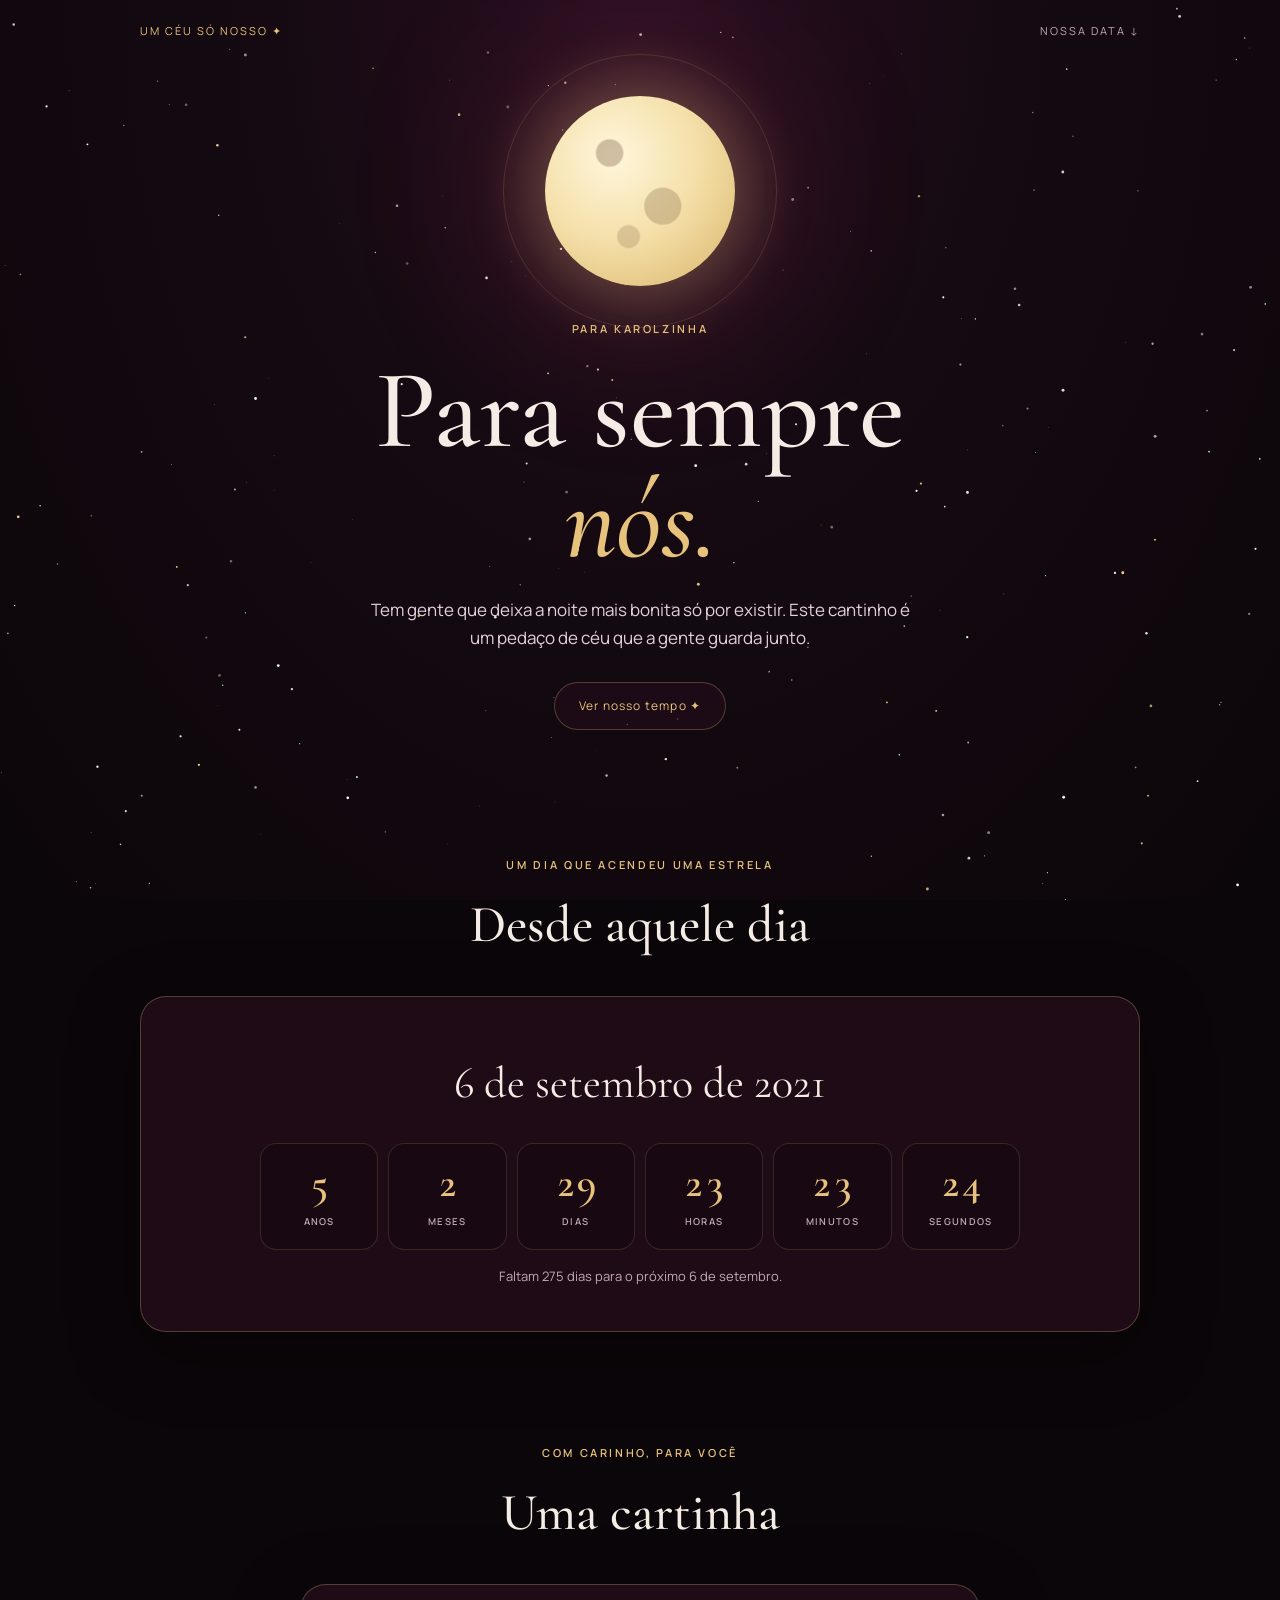
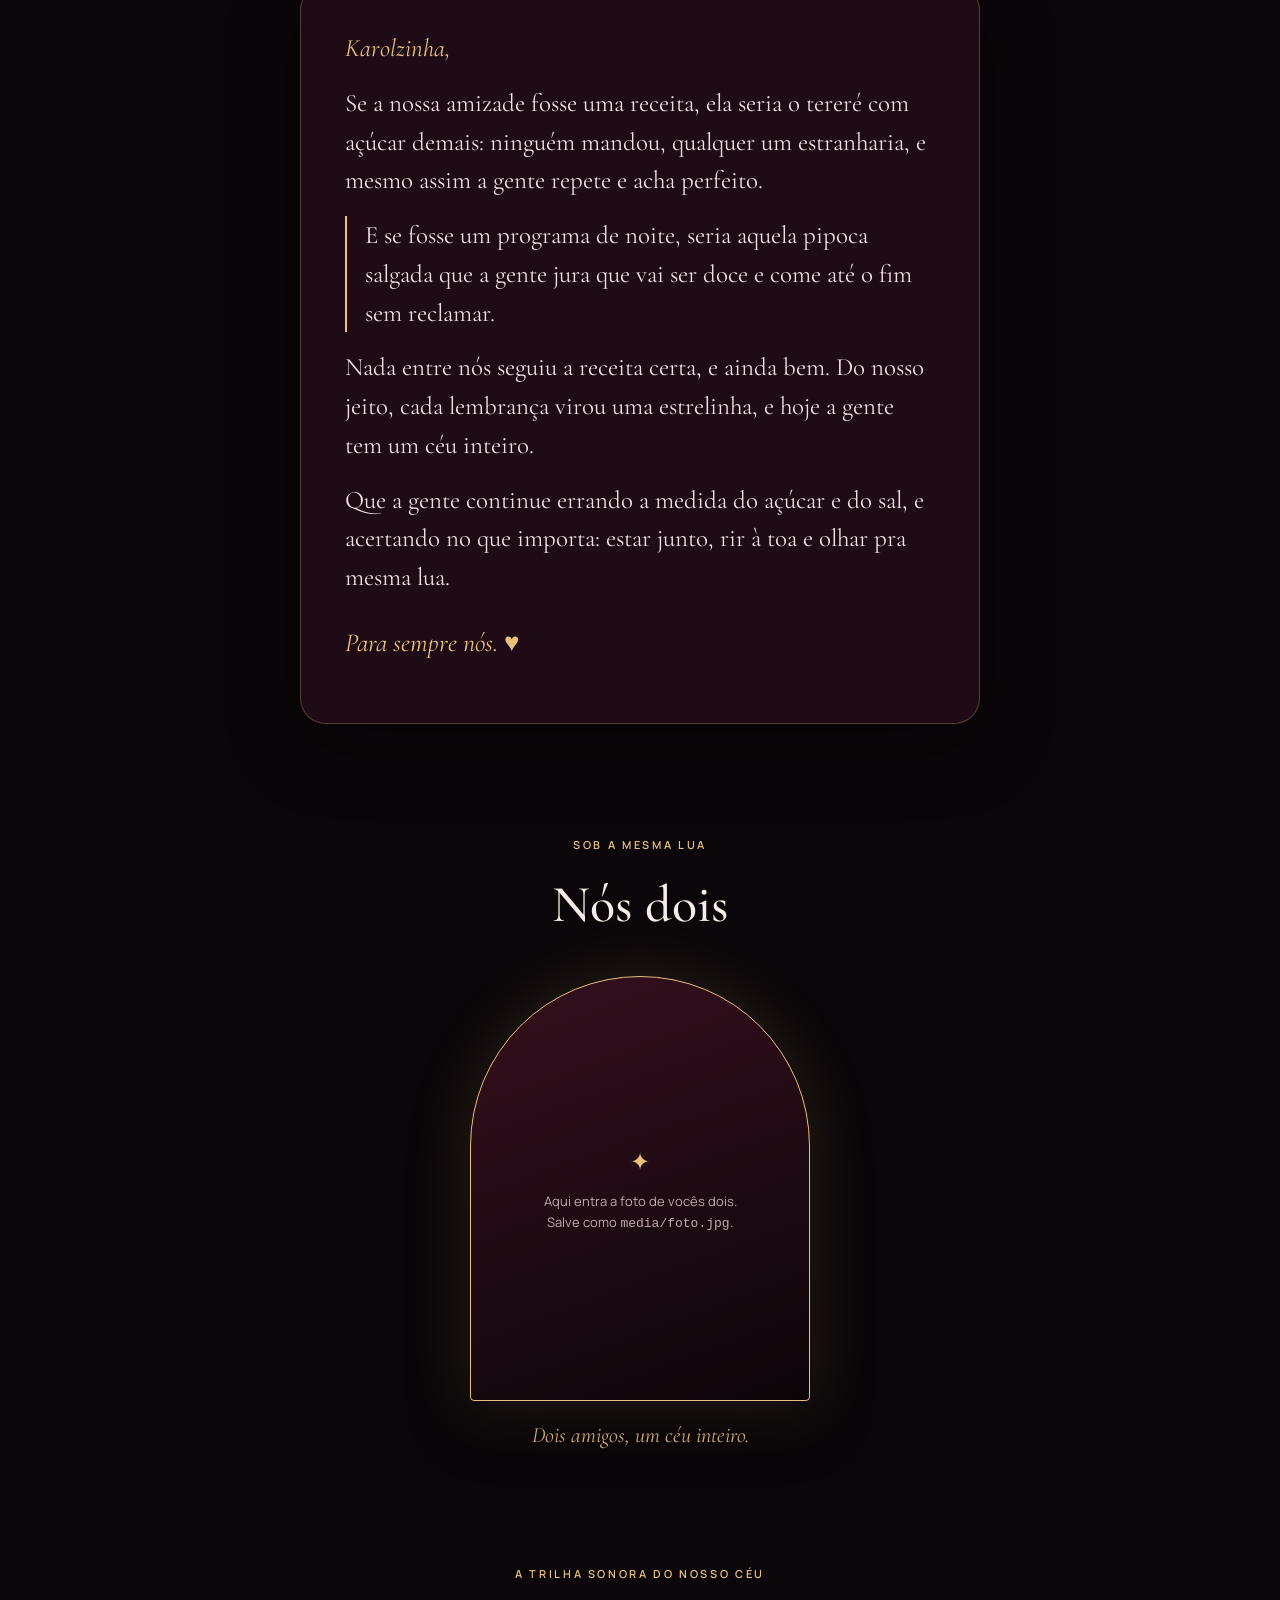
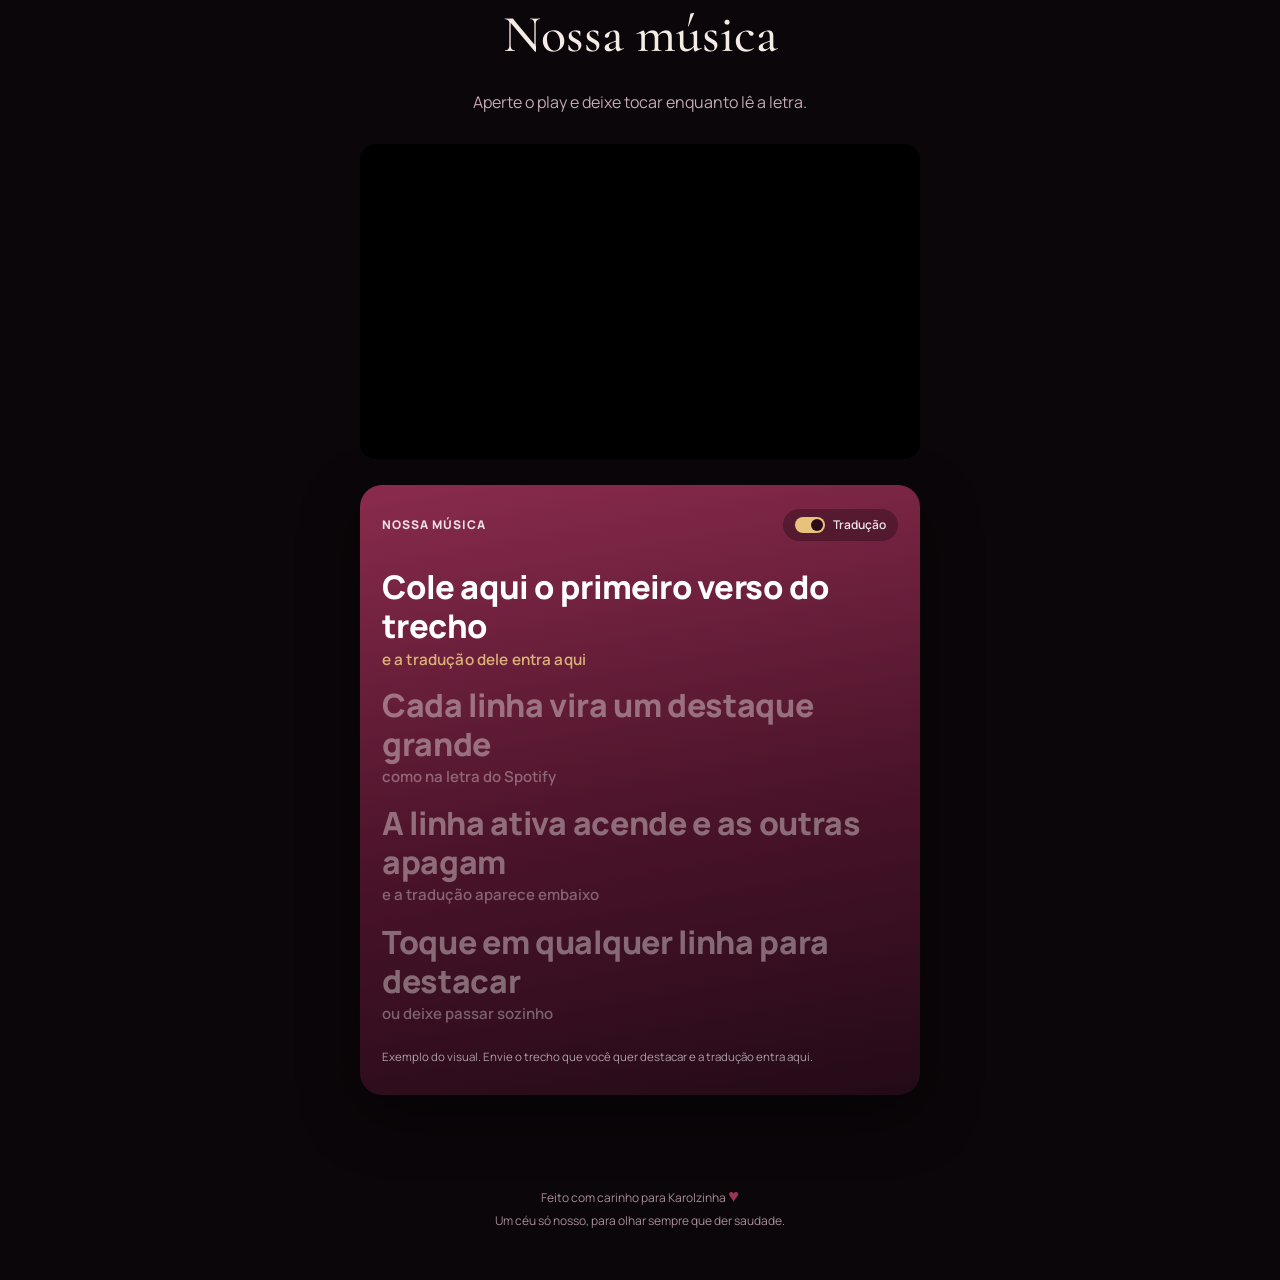
==== amizade/index.html @ 857b64c3 "Adiciona novo site de amizade em /amizade Co-Authored-By: Claude Sonnet 5.5 <noreply@anthropic.com> " ====
<!DOCTYPE html>
<html lang="pt-BR">
<head>
<meta charset="UTF-8">
<meta name="viewport" content="width=device-width, initial-scale=1.0, viewport-fit=cover">
<meta name="theme-color" content="#0b0609">
<title>Para sempre nós ✦</title>
<link rel="preconnect" href="https://fonts.googleapis.com">
<link rel="preconnect" href="https://fonts.gstatic.com" crossorigin>
<link rel="stylesheet" href="https://fonts.googleapis.com/css2?family=Cormorant+Garamond:ital,wght@0,500;0,600;1,500;1,600&family=Manrope:wght@400;600;800&display=swap">
<style>
  /* Layout: céu estrelado em tela cheia, lua no topo, seções empilhadas em cartões de vidro vinho. */
  :root {
    --black: #0b0609;
    --night: #150a12;
    --wine: #5a1830;
    --wine-light: #9a3556;
    --gold: #e7c27d;
    --gold-soft: rgba(231,194,125,.28);
    --cream: #f6ece6;
    --muted: #c3a9b4;
    --panel: rgba(38,14,28,.72);
    --font-display: "Cormorant Garamond", Georgia, "Times New Roman", serif;
    --font-body: "Manrope", "Helvetica Neue", Arial, sans-serif;
  }
  * { box-sizing: border-box; }
  html { scroll-behavior: smooth; background: var(--black); }
  body {
    margin: 0; color: var(--cream); font-family: var(--font-body); line-height: 1.65;
    background: radial-gradient(ellipse at 50% 0%, #2b0f21 0%, var(--night) 40%, var(--black) 100%) fixed;
    padding-left: env(safe-area-inset-left, 0); padding-right: env(safe-area-inset-right, 0);
  }
  #sky { position: fixed; inset: 0; width: 100%; height: 100%; z-index: 0; pointer-events: none; }
  main, footer, .topbar { position: relative; z-index: 1; }
  .wrap { width: min(1000px, 91%); margin: 0 auto; }
  a { color: var(--gold); }

  .topbar { display: flex; justify-content: space-between; gap: 16px; padding: 22px 0; }
  .topbar span, .topbar a { font-size: 11px; letter-spacing: .18em; text-transform: uppercase; color: var(--gold); text-decoration: none; }
  .topbar a { color: var(--muted); }

  .eyebrow { color: var(--gold); text-transform: uppercase; letter-spacing: .24em; font-size: 11px; font-weight: 600; }
  h1, h2 { font-family: var(--font-display); font-weight: 500; margin: 0; text-wrap: balance; }
  h1 { font-size: clamp(54px, 11vw, 112px); line-height: .98; margin: 18px 0 20px; }
  h1 em { color: var(--gold); font-style: italic; }
  h2 { font-size: clamp(34px, 6vw, 52px); margin: 8px 0 12px; }
  section { padding: 56px 0; }
  .head { text-align: center; margin-bottom: 28px; }
  .head p { color: var(--muted); max-width: 560px; margin: 0 auto; }

  /* Lua */
  .hero { text-align: center; padding: 34px 0 70px; }
  .moon {
    width: clamp(120px, 26vw, 190px); aspect-ratio: 1; border-radius: 50%; margin: 0 auto 34px; position: relative;
    background:
      radial-gradient(circle at 34% 30%, rgba(120,90,60,.35) 0 7%, transparent 8%),
      radial-gradient(circle at 62% 58%, rgba(120,90,60,.28) 0 11%, transparent 12%),
      radial-gradient(circle at 44% 74%, rgba(120,90,60,.22) 0 6%, transparent 7%),
      radial-gradient(circle at 36% 32%, #fff6dc 0%, #f4dfa8 48%, #d9b46a 100%);
    box-shadow: 0 0 60px 18px rgba(231,194,125,.28), 0 0 150px 50px rgba(154,53,86,.22);
    animation: moonfloat 7s ease-in-out infinite;
  }
  .moon::after { content: ""; position: absolute; inset: -22%; border-radius: 50%; border: 1px solid rgba(231,194,125,.14); animation: halo 7s ease-in-out infinite; }
  @keyframes moonfloat { 0%,100% { transform: translateY(0); } 50% { transform: translateY(-9px); } }
  @keyframes halo { 0%,100% { transform: scale(1); opacity: .9; } 50% { transform: scale(1.08); opacity: .4; } }
  .intro { max-width: 540px; margin: 0 auto 30px; color: #e3d0d8; font-size: 17px; }
  .button {
    display: inline-block; border: 1px solid var(--gold-soft); background: rgba(38,14,28,.55); color: var(--gold);
    padding: 13px 24px; border-radius: 999px; font-size: 12px; letter-spacing: .1em; text-decoration: none; transition: .25s;
  }
  .button:hover { background: rgba(154,53,86,.45); transform: translateY(-2px); }
  .button:focus-visible, .lyric:focus-visible, .switch:focus-visible { outline: 2px solid var(--gold); outline-offset: 3px; }

  .panel {
    background: var(--panel); border: 1px solid var(--gold-soft); border-radius: 26px;
    padding: clamp(22px, 5vw, 44px); backdrop-filter: blur(6px); box-shadow: 0 20px 70px rgba(0,0,0,.35);
  }

  /* Contador */
  .counter { display: grid; grid-template-columns: repeat(6, 1fr); gap: 10px; max-width: 760px; margin: 24px auto 6px; }
  .unit { text-align: center; border: 1px solid rgba(231,194,125,.16); background: rgba(0,0,0,.22); border-radius: 16px; padding: 16px 6px; min-width: 0; }
  .unit strong { display: block; font-family: var(--font-display); font-weight: 600; font-size: clamp(26px, 5.4vw, 42px); color: var(--gold); line-height: 1.1; font-variant-numeric: tabular-nums; }
  .unit span { font-size: 9.5px; letter-spacing: .14em; color: var(--muted); font-weight: 600; }
  .date-big { text-align: center; font-family: var(--font-display); font-size: clamp(28px, 5.4vw, 44px); margin: 6px 0 0; }
  .note { text-align: center; color: var(--muted); font-size: 13px; margin: 16px 0 0; }

  /* Mensagem */
  .letter { max-width: 680px; margin: 0 auto; }
  .letter p { font-family: var(--font-display); font-size: clamp(20px, 3.4vw, 25px); line-height: 1.55; color: #f0e0e6; margin: 0 0 16px; }
  .letter .hi { color: var(--gold); font-style: italic; }
  .letter .sign { color: var(--gold); font-style: italic; font-size: 26px; margin-top: 26px; }
  .letter .joke { border-left: 2px solid var(--gold); padding-left: 18px; }

  /* Foto */
  .photo-wrap { display: flex; flex-direction: column; align-items: center; gap: 16px; }
  .frame {
    width: min(340px, 82vw); aspect-ratio: 4/5; border-radius: 999px 999px 24px 24px; overflow: hidden; position: relative;
    border: 1.5px solid var(--gold); background: linear-gradient(160deg, rgba(90,24,48,.55), rgba(11,6,9,.7));
    box-shadow: 0 0 60px rgba(231,194,125,.14), 0 20px 60px rgba(0,0,0,.4);
  }
  .frame img { width: 100%; height: 100%; object-fit: cover; display: block; position: relative; z-index: 1; }
  .frame .empty { position: absolute; inset: 0; display: flex; flex-direction: column; align-items: center; justify-content: center; text-align: center; gap: 8px; padding: 30px; color: var(--muted); font-size: 13px; }
  .frame .empty b { font-family: var(--font-display); font-weight: 500; font-size: 24px; color: var(--gold); }
  .caption { font-family: var(--font-display); font-style: italic; font-size: 22px; color: var(--gold); margin: 0; }

  /* Música */
  .player { max-width: 560px; margin: 0 auto; border-radius: 16px; overflow: hidden; }
  .player iframe { width: 100%; border: 0; display: block; }
  .player.yt iframe { aspect-ratio: 16/9; height: auto; background: #000; }

  /* Letra estilo Spotify */
  .lyrics-card {
    max-width: 560px; margin: 26px auto 0; border-radius: 22px; padding: 24px 22px 28px; position: relative; overflow: hidden;
    background: linear-gradient(170deg, #8a2b4d 0%, #4a1329 55%, #230a17 100%);
    box-shadow: 0 20px 60px rgba(0,0,0,.45);
  }
  .lyrics-top { display: flex; align-items: center; justify-content: space-between; gap: 12px; margin-bottom: 18px; }
  .lyrics-top .tag { font-weight: 800; font-size: 12px; letter-spacing: .08em; text-transform: uppercase; color: rgba(255,255,255,.85); }
  .switch {
    all: unset; cursor: pointer; display: inline-flex; align-items: center; gap: 8px; font-size: 12px; font-weight: 600; color: rgba(255,255,255,.88);
    padding: 6px 12px; border-radius: 999px; background: rgba(0,0,0,.28);
  }
  .switch i { width: 30px; height: 16px; border-radius: 999px; background: rgba(255,255,255,.3); position: relative; transition: .2s; }
  .switch i::after { content: ""; position: absolute; top: 2px; left: 2px; width: 12px; height: 12px; border-radius: 50%; background: #fff; transition: .2s; }
  .switch[aria-pressed="true"] i { background: var(--gold); }
  .switch[aria-pressed="true"] i::after { left: 16px; background: #2a0c19; }
  .lyric {
    all: unset; display: block; cursor: pointer; width: 100%; box-sizing: border-box; padding: 9px 0;
    font-weight: 800; font-size: clamp(22px, 5.6vw, 32px); line-height: 1.22; letter-spacing: -.01em;
    color: rgba(255,255,255,.38); transition: color .4s ease, transform .4s ease; transform-origin: left center;
  }
  .lyric small { display: block; margin-top: 4px; font-weight: 600; font-size: 15px; letter-spacing: 0; color: inherit; opacity: .9; }
  .lyric.on { color: #fff; transform: scale(1.02); }
  .lyric.on small { color: var(--gold); }
  .lyrics-card.no-trad .lyric small { display: none; }
  .lyrics-foot { margin: 16px 0 0; font-size: 11.5px; color: rgba(255,255,255,.6); }

  footer { text-align: center; padding: 30px 0 50px; color: #a98c98; font-size: 12px; }
  footer .heart { color: var(--wine-light); font-size: 18px; }

  .reveal { opacity: 0; transform: translateY(16px); animation: rise .9s ease forwards; }
  .d1 { animation-delay: .1s; } .d2 { animation-delay: .35s; } .d3 { animation-delay: .6s; } .d4 { animation-delay: .85s; }
  @keyframes rise { to { opacity: 1; transform: translateY(0); } }

  @media (max-width: 640px) {
    .counter { grid-template-columns: repeat(3, 1fr); }
    .topbar a { max-width: 130px; text-align: right; line-height: 1.5; }
  }
  @media (prefers-reduced-motion: reduce) {
    .moon, .moon::after { animation: none; }
    .reveal { animation: none; opacity: 1; transform: none; }
    html { scroll-behavior: auto; }
  }
</style>
</head>
<body>
<canvas id="sky" aria-hidden="true"></canvas>

<div class="wrap topbar">
  <span>Um céu só nosso ✦</span>
  <a href="#data">Nossa data ↓</a>
</div>

<main>
  <section class="hero wrap">
    <div class="moon" aria-hidden="true"></div>
    <div class="eyebrow reveal d1">Para Karolzinha</div>
    <h1 class="reveal d2">Para sempre<br><em>nós.</em></h1>
    <p class="intro reveal d3">Tem gente que deixa a noite mais bonita só por existir. Este cantinho é um pedaço de céu que a gente guarda junto.</p>
    <a class="button reveal d4" href="#data">Ver nosso tempo ✦</a>
  </section>

  <section id="data">
    <div class="wrap">
      <div class="head">
        <div class="eyebrow">Um dia que acendeu uma estrela</div>
        <h2>Desde aquele dia</h2>
      </div>
      <div class="panel">
        <div class="date-big">6 de setembro de 2021</div>
        <div class="counter" aria-live="off">
          <div class="unit"><strong id="u-years">0</strong><span>ANOS</span></div>
          <div class="unit"><strong id="u-months">0</strong><span>MESES</span></div>
          <div class="unit"><strong id="u-days">0</strong><span>DIAS</span></div>
          <div class="unit"><strong id="u-hours">0</strong><span>HORAS</span></div>
          <div class="unit"><strong id="u-minutes">0</strong><span>MINUTOS</span></div>
          <div class="unit"><strong id="u-seconds">0</strong><span>SEGUNDOS</span></div>
        </div>
        <p class="note" id="next-note"></p>
      </div>
    </div>
  </section>

  <section id="mensagem">
    <div class="wrap">
      <div class="head">
        <div class="eyebrow">Com carinho, para você</div>
        <h2>Uma cartinha</h2>
      </div>
      <div class="panel letter">
        <p class="hi">Karolzinha,</p>
        <p>Se a nossa amizade fosse uma receita, ela seria o tereré com açúcar demais: ninguém mandou, qualquer um estranharia, e mesmo assim a gente repete e acha perfeito.</p>
        <p class="joke">E se fosse um programa de noite, seria aquela pipoca salgada que a gente jura que vai ser doce e come até o fim sem reclamar.</p>
        <p>Nada entre nós seguiu a receita certa, e ainda bem. Do nosso jeito, cada lembrança virou uma estrelinha, e hoje a gente tem um céu inteiro.</p>
        <p>Que a gente continue errando a medida do açúcar e do sal, e acertando no que importa: estar junto, rir à toa e olhar pra mesma lua.</p>
        <p class="sign">Para sempre nós. ♥</p>
      </div>
    </div>
  </section>

  <section id="foto">
    <div class="wrap">
      <div class="head">
        <div class="eyebrow">Sob a mesma lua</div>
        <h2>Nós dois</h2>
      </div>
      <div class="photo-wrap">
        <!-- Coloque a foto de vocês em media/foto.jpg -->
        <div class="frame">
          <div class="empty"><b>✦</b><span>Aqui entra a foto de vocês dois.<br>Salve como <code>media/foto.jpg</code>.</span></div>
          <img src="media/foto.jpg" alt="Foto de vocês dois" onerror="this.remove()">
        </div>
        <p class="caption">Dois amigos, um céu inteiro.</p>
      </div>
    </div>
  </section>

  <section id="musica">
    <div class="wrap">
      <div class="head">
        <div class="eyebrow">A trilha sonora do nosso céu</div>
        <h2>Nossa música</h2>
        <p>Aperte o play e deixe tocar enquanto lê a letra.</p>
      </div>
      <div class="player" id="player"></div>

      <div class="lyrics-card" id="lyrics-card" aria-label="Letra da música">
        <div class="lyrics-top">
          <span class="tag" id="lyrics-title">Letra</span>
          <button class="switch" id="trad-toggle" type="button" aria-pressed="true"><i></i>Tradução</button>
        </div>
        <div id="lyrics"></div>
        <p class="lyrics-foot" id="lyrics-foot"></p>
      </div>
    </div>
  </section>
</main>

<footer class="wrap">
  Feito com carinho para Karolzinha <span class="heart">♥</span>
  <div>Um céu só nosso, para olhar sempre que der saudade.</div>
</footer>

<script>
  /* ====== Edite aqui ====== */
  // Cole o link da música no Spotify (ex.: https://open.spotify.com/track/XXXX). Enquanto estiver vazio, toca o vídeo do YouTube abaixo.
  const SPOTIFY_URL = "";
  const YOUTUBE_ID  = "m6TXPNybrmk";

  // Trecho da letra que você quiser destacar, com a tradução embaixo (deixe trad vazio se não quiser).
  const SONG_TITLE = "Nossa música";
  const LYRICS = [
    { orig: "Cole aqui o primeiro verso do trecho",   trad: "e a tradução dele entra aqui" },
    { orig: "Cada linha vira um destaque grande",      trad: "como na letra do Spotify" },
    { orig: "A linha ativa acende e as outras apagam", trad: "e a tradução aparece embaixo" },
    { orig: "Toque em qualquer linha para destacar",   trad: "ou deixe passar sozinho" }
  ];
  const LYRICS_PLACEHOLDER = true; // mude para false quando colocar o trecho real
  /* ======================== */

  // Contador desde 6 de setembro de 2021
  const start = new Date(2021, 8, 6, 0, 0, 0);
  const $ = (id) => document.getElementById(id);
  function tick() {
    const now = new Date();
    let years = now.getFullYear() - start.getFullYear();
    let c = new Date(start); c.setFullYear(start.getFullYear() + years);
    if (c > now) { years--; c = new Date(start); c.setFullYear(start.getFullYear() + years); }
    let months = 0;
    while (months < 11) {
      const n = new Date(c); n.setMonth(c.getMonth() + 1);
      if (n <= now) { c = n; months++; } else break;
    }
    let ms = Math.max(0, now - c);
    const days = Math.floor(ms / 864e5); ms -= days * 864e5;
    const hours = Math.floor(ms / 36e5); ms -= hours * 36e5;
    const minutes = Math.floor(ms / 6e4); ms -= minutes * 6e4;
    const seconds = Math.floor(ms / 1000);
    $('u-years').textContent = years; $('u-months').textContent = months; $('u-days').textContent = days;
    $('u-hours').textContent = hours; $('u-minutes').textContent = minutes; $('u-seconds').textContent = seconds;
    let next = new Date(now.getFullYear(), 8, 6);
    if (next <= now) next = new Date(now.getFullYear() + 1, 8, 6);
    const left = Math.ceil((next - now) / 864e5);
    $('next-note').textContent = 'Faltam ' + left + ' dias para o próximo 6 de setembro.';
  }
  tick(); setInterval(tick, 1000);

  // Player: Spotify se houver link, senão YouTube
  (function () {
    const box = $('player');
    const m = SPOTIFY_URL.match(/open\.spotify\.com\/(?:intl-[a-z]+\/)?(track|album|playlist|episode)\/([A-Za-z0-9]+)/);
    const f = document.createElement('iframe');
    f.loading = 'lazy'; f.setAttribute('allowfullscreen', '');
    if (m) {
      f.src = 'https://open.spotify.com/embed/' + m[1] + '/' + m[2] + '?theme=0';
      f.height = '152'; f.title = 'Nossa música no Spotify';
      f.allow = 'autoplay; clipboard-write; encrypted-media; fullscreen; picture-in-picture';
    } else {
      f.src = 'https://www.youtube-nocookie.com/embed/' + YOUTUBE_ID;
      f.title = 'Nossa música'; box.classList.add('yt');
      f.allow = 'accelerometer; autoplay; clipboard-write; encrypted-media; gyroscope; picture-in-picture';
    }
    box.appendChild(f);
  })();

  // Letra estilo Spotify
  (function () {
    const wrap = $('lyrics'), card = $('lyrics-card'), tog = $('trad-toggle');
    $('lyrics-title').textContent = SONG_TITLE;
    $('lyrics-foot').textContent = LYRICS_PLACEHOLDER ? 'Exemplo do visual. Envie o trecho que você quer destacar e a tradução entra aqui.' : '';
    let active = 0, timer = null;
    LYRICS.forEach((l, i) => {
      const b = document.createElement('button');
      b.className = 'lyric'; b.type = 'button';
      const t = document.createElement('span'); t.textContent = l.orig; b.appendChild(t);
      if (l.trad) { const s = document.createElement('small'); s.textContent = l.trad; b.appendChild(s); }
      b.addEventListener('click', () => { set(i); restart(); });
      wrap.appendChild(b);
    });
    const items = wrap.children;
    function set(i) { active = i; [...items].forEach((el, k) => el.classList.toggle('on', k === i)); }
    function restart() { clearInterval(timer); if (!matchMedia('(prefers-reduced-motion: reduce)').matches) timer = setInterval(() => set((active + 1) % items.length), 4200); }
    tog.addEventListener('click', () => {
      const on = tog.getAttribute('aria-pressed') === 'true';
      tog.setAttribute('aria-pressed', String(!on)); card.classList.toggle('no-trad', on);
    });
    set(0); restart();
  })();

  // Céu estrelado
  (function () {
    const cv = $('sky'), ctx = cv.getContext('2d');
    const reduce = matchMedia('(prefers-reduced-motion: reduce)').matches;
    let W, H, stars = [], shoot = null;
    function size() {
      const d = Math.min(devicePixelRatio || 1, 2);
      W = innerWidth; H = innerHeight; cv.width = W * d; cv.height = H * d; ctx.setTransform(d, 0, 0, d, 0, 0);
      const n = Math.round(W * H / 5200);
      stars = Array.from({ length: n }, () => ({ x: Math.random() * W, y: Math.random() * H, r: Math.random() * 1.3 + .2, p: Math.random() * 6.28, s: Math.random() * .02 + .005, gold: Math.random() < .22 }));
    }
    function draw(t) {
      ctx.clearRect(0, 0, W, H);
      for (const s of stars) {
        const a = reduce ? .65 : .35 + .65 * Math.abs(Math.sin(s.p + t * s.s * .06));
        ctx.globalAlpha = a; ctx.fillStyle = s.gold ? '#f1d391' : '#fff4f0';
        ctx.beginPath(); ctx.arc(s.x, s.y, s.r, 0, 6.2832); ctx.fill();
      }
      if (!reduce) {
        if (!shoot && Math.random() < .004) shoot = { x: Math.random() * W * .8 + W * .2, y: Math.random() * H * .3, l: 0 };
        if (shoot) {
          shoot.x -= 9; shoot.y += 4.5; shoot.l += 1;
          const g = ctx.createLinearGradient(shoot.x, shoot.y, shoot.x + 90, shoot.y - 45);
          g.addColorStop(0, 'rgba(255,236,190,.95)'); g.addColorStop(1, 'rgba(255,236,190,0)');
          ctx.globalAlpha = 1; ctx.strokeStyle = g; ctx.lineWidth = 1.6;
          ctx.beginPath(); ctx.moveTo(shoot.x, shoot.y); ctx.lineTo(shoot.x + 90, shoot.y - 45); ctx.stroke();
          if (shoot.l > 60 || shoot.x < -100) shoot = null;
        }
        requestAnimationFrame(draw);
      }
    }
    size(); addEventListener('resize', () => { size(); if (reduce) draw(0); });
    reduce ? draw(0) : requestAnimationFrame(draw);
  })();
</script>
</body>
</html>
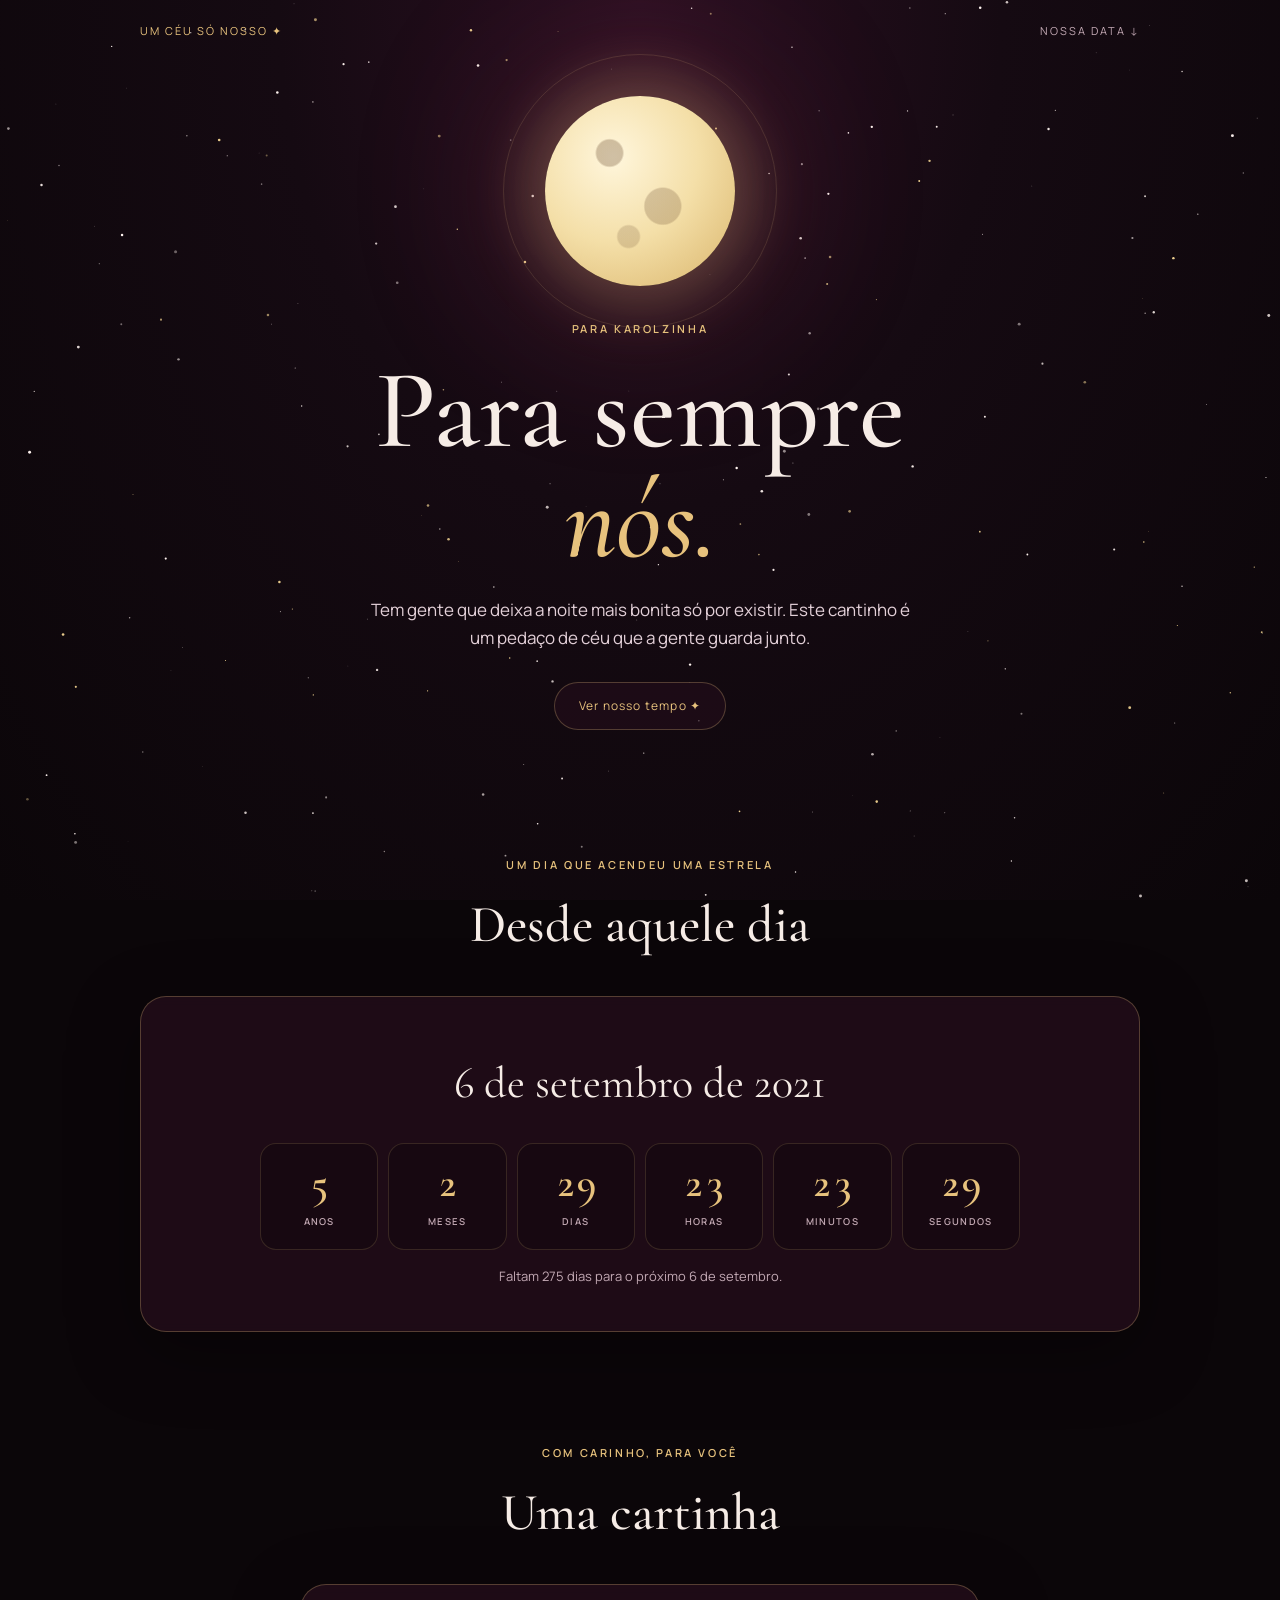
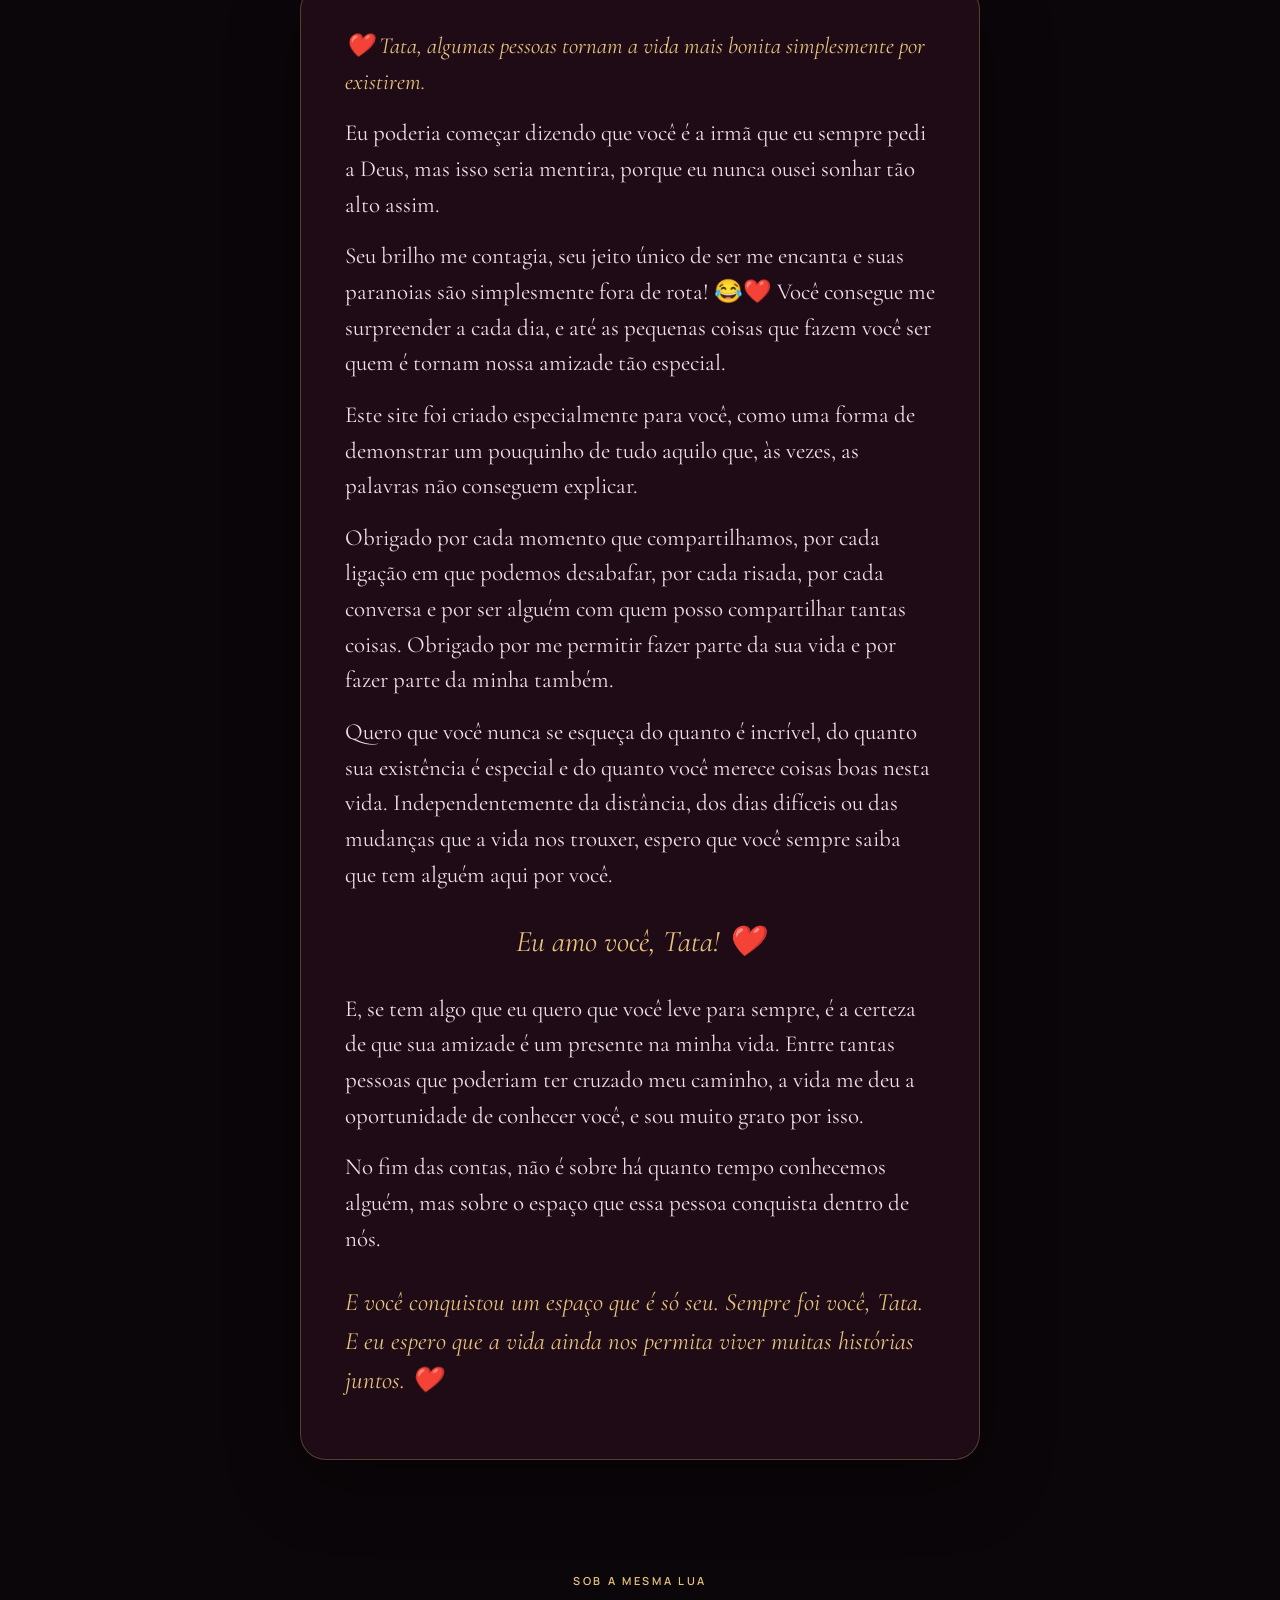
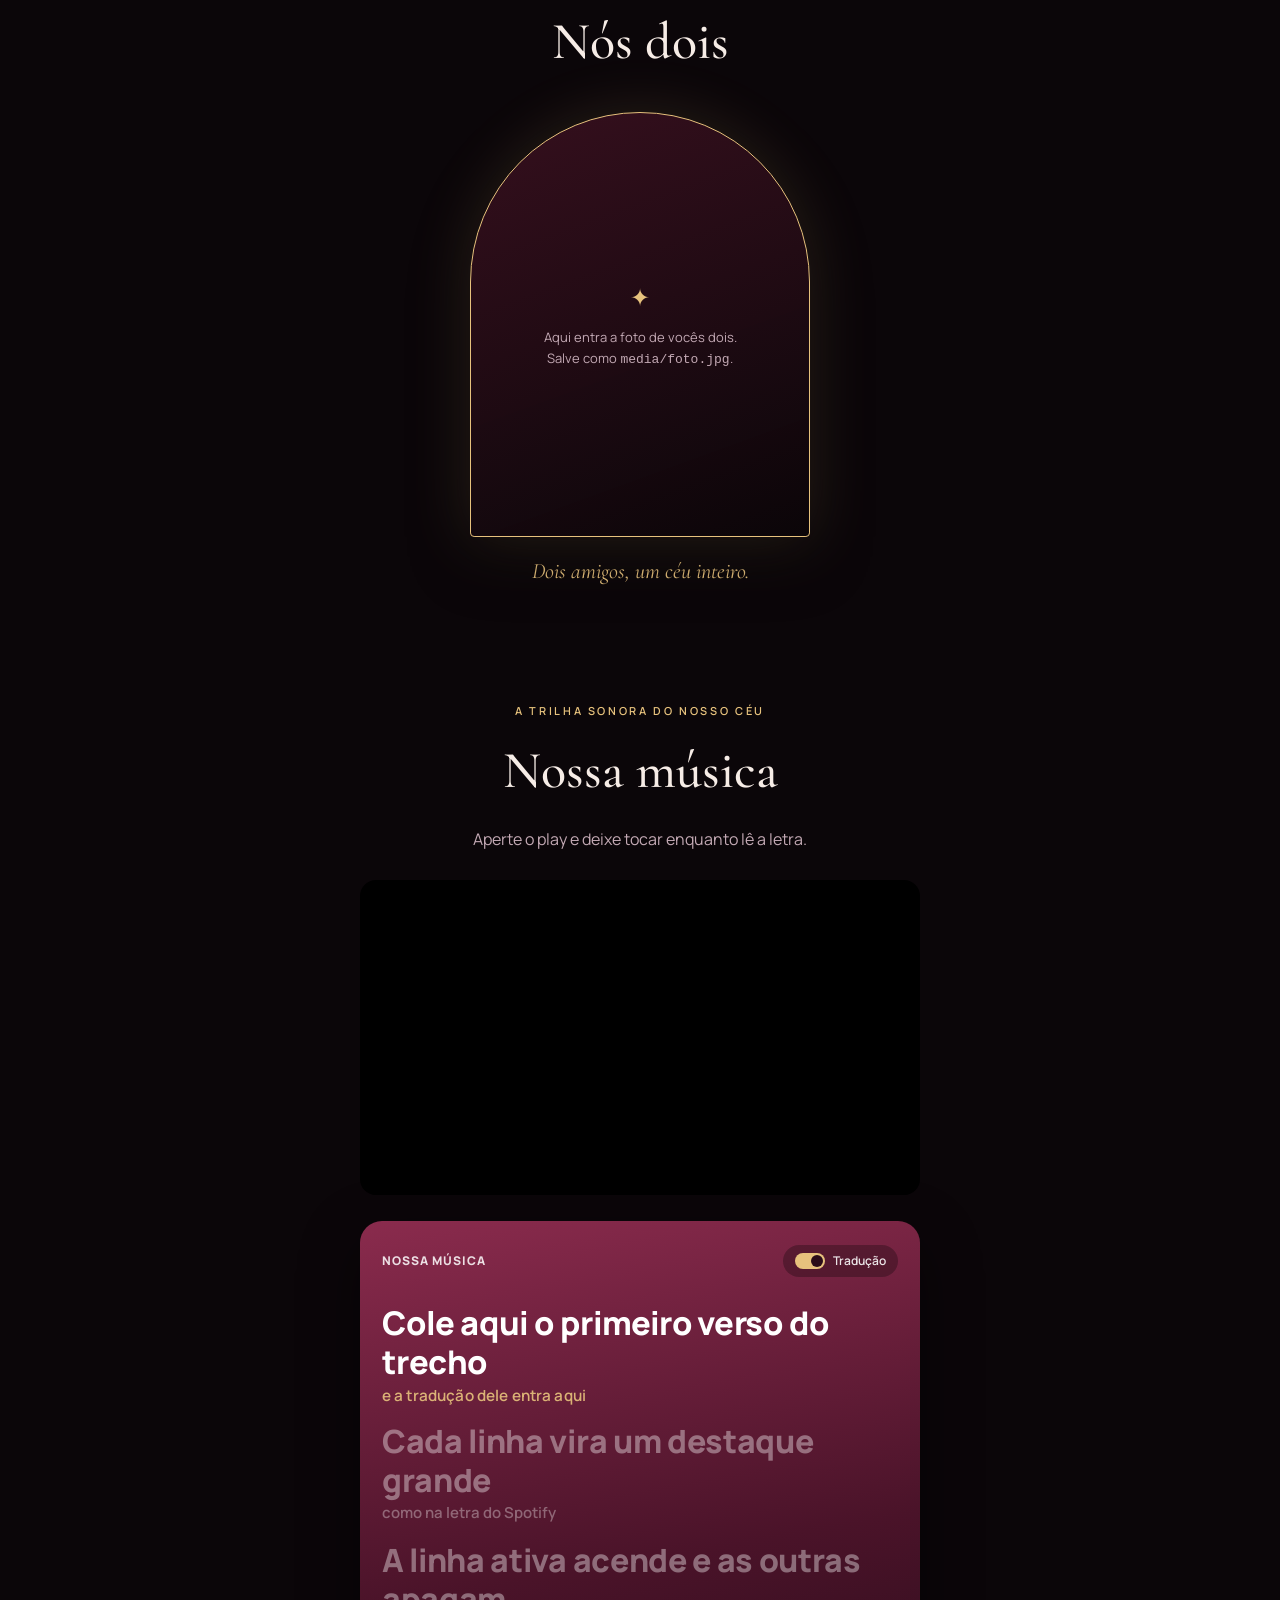
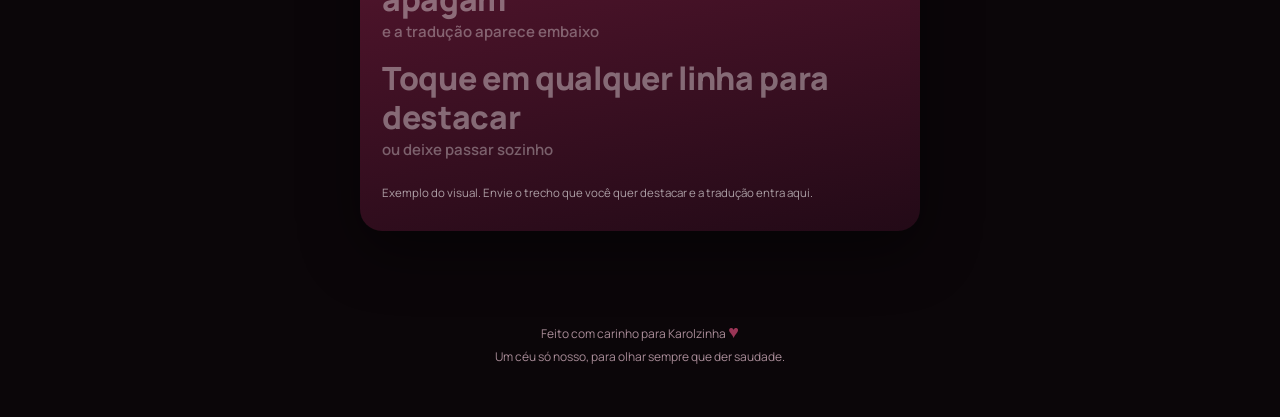
==== commit 3940dc49: "Atualiza o texto da cartinha Co-Authored-By: Claude Sonnet 5.5 <noreply@anthropic.com> Claude-Sessio" ====
--- a/amizade/index.html
+++ b/amizade/index.html
@@ -86,9 +86,10 @@
 
   /* Mensagem */
   .letter { max-width: 680px; margin: 0 auto; }
-  .letter p { font-family: var(--font-display); font-size: clamp(20px, 3.4vw, 25px); line-height: 1.55; color: #f0e0e6; margin: 0 0 16px; }
+  .letter p { font-family: var(--font-display); font-size: clamp(19px, 3vw, 23px); line-height: 1.55; color: #f0e0e6; margin: 0 0 16px; }
   .letter .hi { color: var(--gold); font-style: italic; }
-  .letter .sign { color: var(--gold); font-style: italic; font-size: 26px; margin-top: 26px; }
+  .letter .sign { color: var(--gold); font-style: italic; font-size: clamp(21px, 3.4vw, 25px); margin-top: 26px; }
+  .letter .love { color: var(--gold); font-style: italic; font-size: clamp(24px, 4vw, 30px); text-align: center; margin: 26px 0; }
   .letter .joke { border-left: 2px solid var(--gold); padding-left: 18px; }
 
   /* Foto */
@@ -198,12 +199,16 @@
         <h2>Uma cartinha</h2>
       </div>
       <div class="panel letter">
-        <p class="hi">Karolzinha,</p>
-        <p>Se a nossa amizade fosse uma receita, ela seria o tereré com açúcar demais: ninguém mandou, qualquer um estranharia, e mesmo assim a gente repete e acha perfeito.</p>
-        <p class="joke">E se fosse um programa de noite, seria aquela pipoca salgada que a gente jura que vai ser doce e come até o fim sem reclamar.</p>
-        <p>Nada entre nós seguiu a receita certa, e ainda bem. Do nosso jeito, cada lembrança virou uma estrelinha, e hoje a gente tem um céu inteiro.</p>
-        <p>Que a gente continue errando a medida do açúcar e do sal, e acertando no que importa: estar junto, rir à toa e olhar pra mesma lua.</p>
-        <p class="sign">Para sempre nós. ♥</p>
+        <p class="hi">❤️ Tata, algumas pessoas tornam a vida mais bonita simplesmente por existirem.</p>
+        <p>Eu poderia começar dizendo que você é a irmã que eu sempre pedi a Deus, mas isso seria mentira, porque eu nunca ousei sonhar tão alto assim.</p>
+        <p>Seu brilho me contagia, seu jeito único de ser me encanta e suas paranoias são simplesmente fora de rota! 😂❤️ Você consegue me surpreender a cada dia, e até as pequenas coisas que fazem você ser quem é tornam nossa amizade tão especial.</p>
+        <p>Este site foi criado especialmente para você, como uma forma de demonstrar um pouquinho de tudo aquilo que, às vezes, as palavras não conseguem explicar.</p>
+        <p>Obrigado por cada momento que compartilhamos, por cada ligação em que podemos desabafar, por cada risada, por cada conversa e por ser alguém com quem posso compartilhar tantas coisas. Obrigado por me permitir fazer parte da sua vida e por fazer parte da minha também.</p>
+        <p>Quero que você nunca se esqueça do quanto é incrível, do quanto sua existência é especial e do quanto você merece coisas boas nesta vida. Independentemente da distância, dos dias difíceis ou das mudanças que a vida nos trouxer, espero que você sempre saiba que tem alguém aqui por você.</p>
+        <p class="love">Eu amo você, Tata! ❤️</p>
+        <p>E, se tem algo que eu quero que você leve para sempre, é a certeza de que sua amizade é um presente na minha vida. Entre tantas pessoas que poderiam ter cruzado meu caminho, a vida me deu a oportunidade de conhecer você, e sou muito grato por isso.</p>
+        <p>No fim das contas, não é sobre há quanto tempo conhecemos alguém, mas sobre o espaço que essa pessoa conquista dentro de nós.</p>
+        <p class="sign">E você conquistou um espaço que é só seu. Sempre foi você, Tata. E eu espero que a vida ainda nos permita viver muitas histórias juntos. ❤️</p>
       </div>
     </div>
   </section>
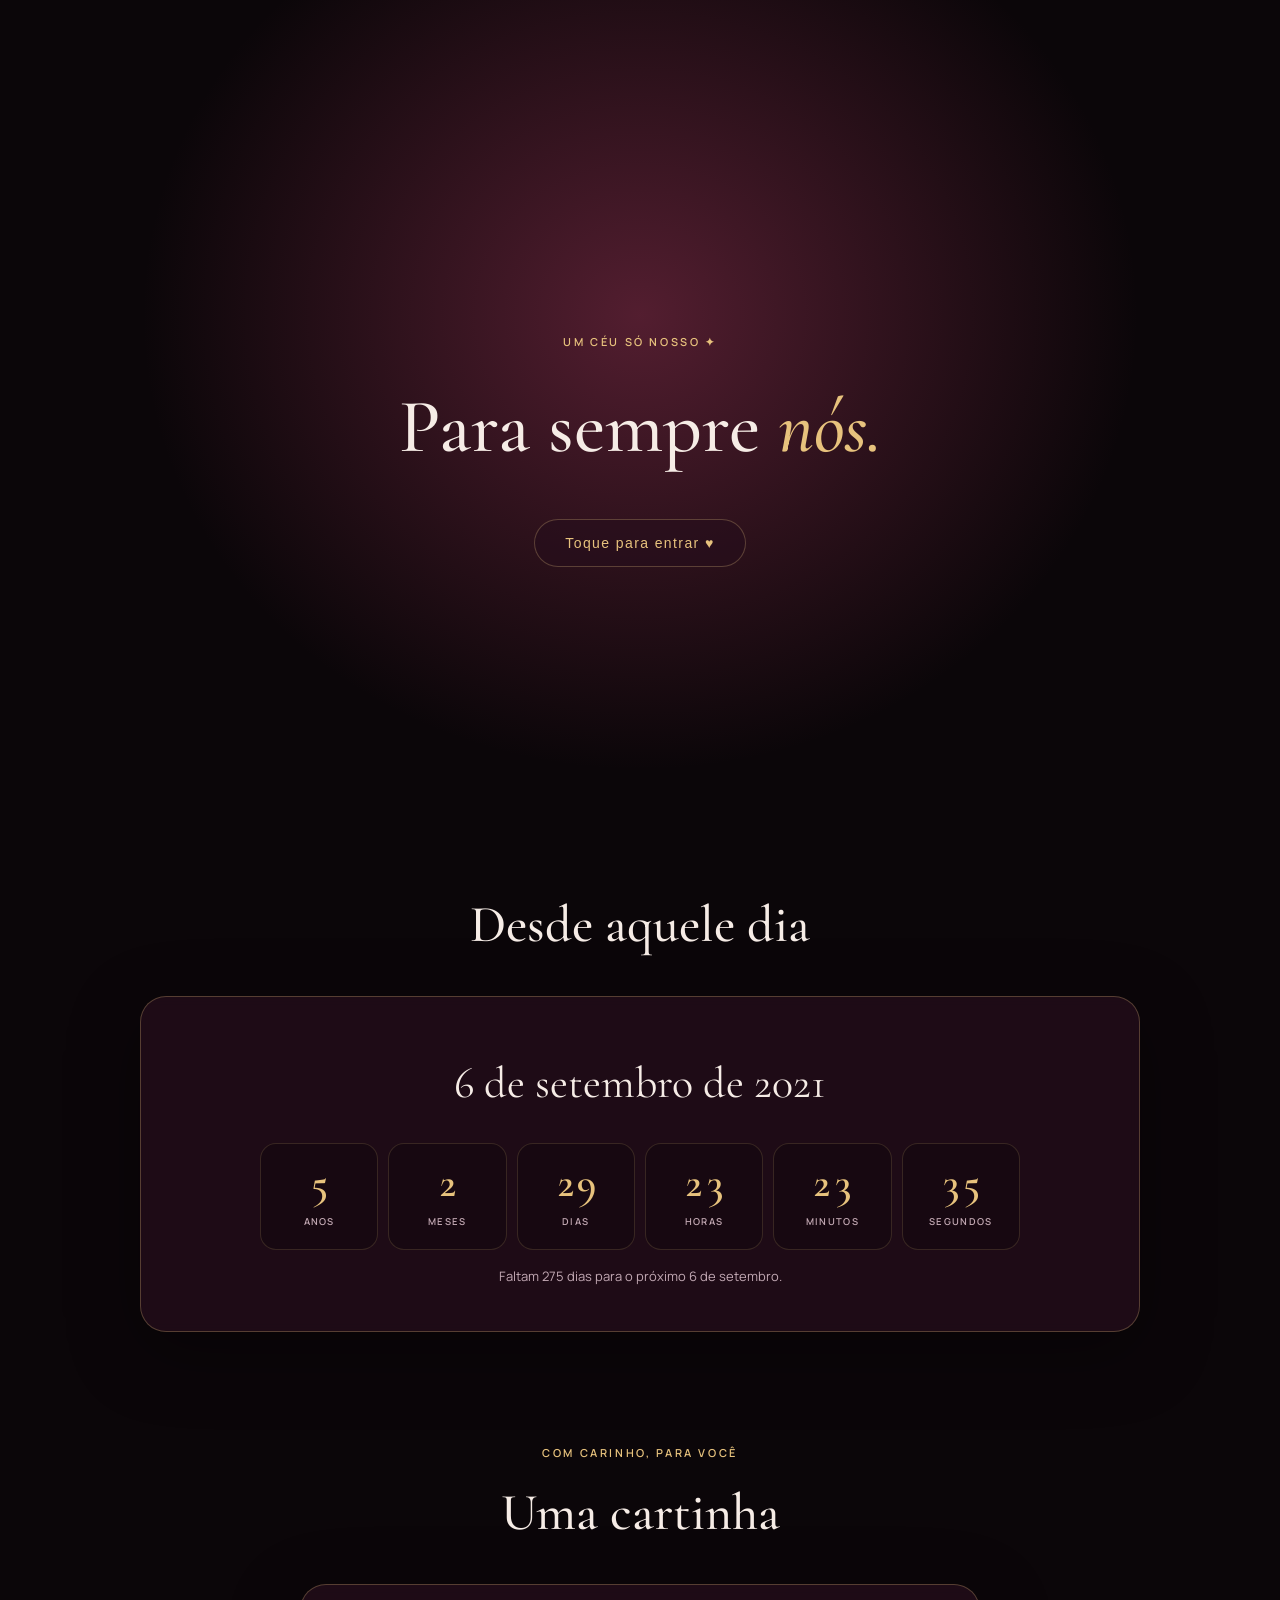
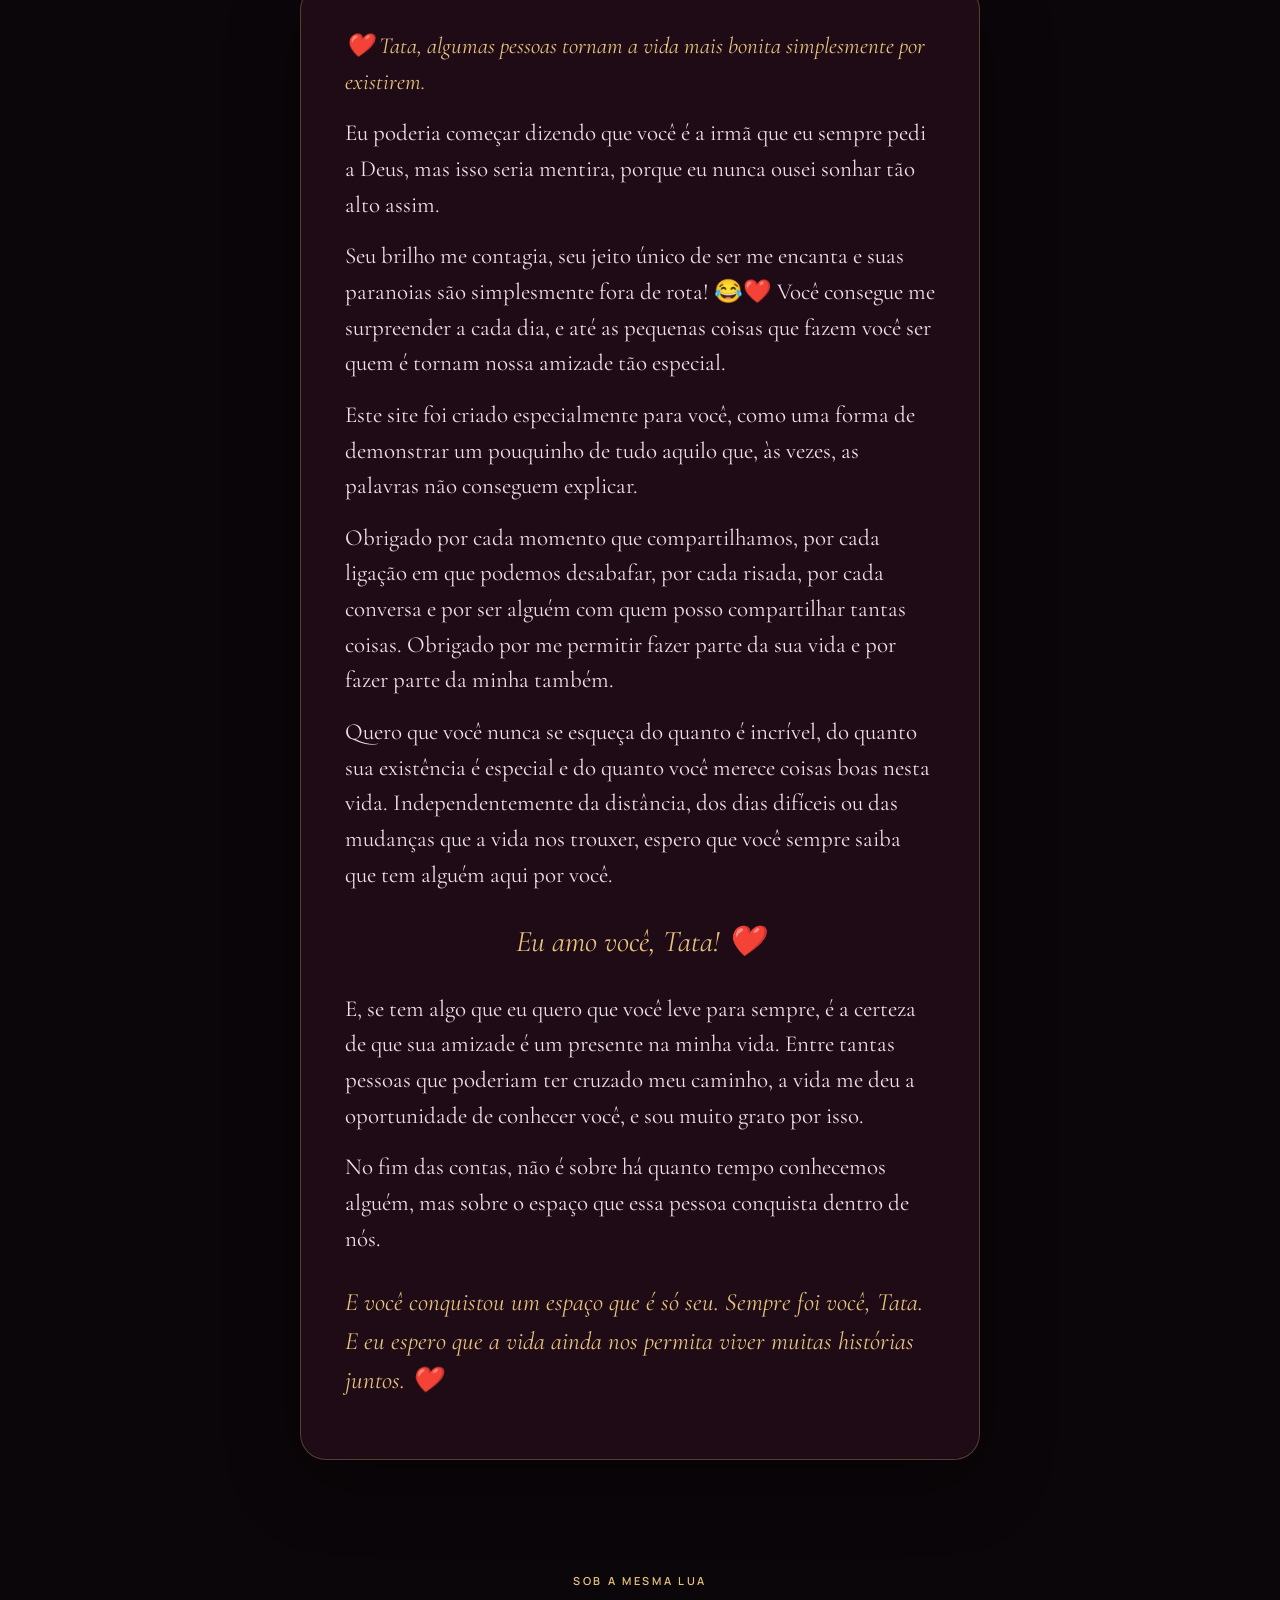
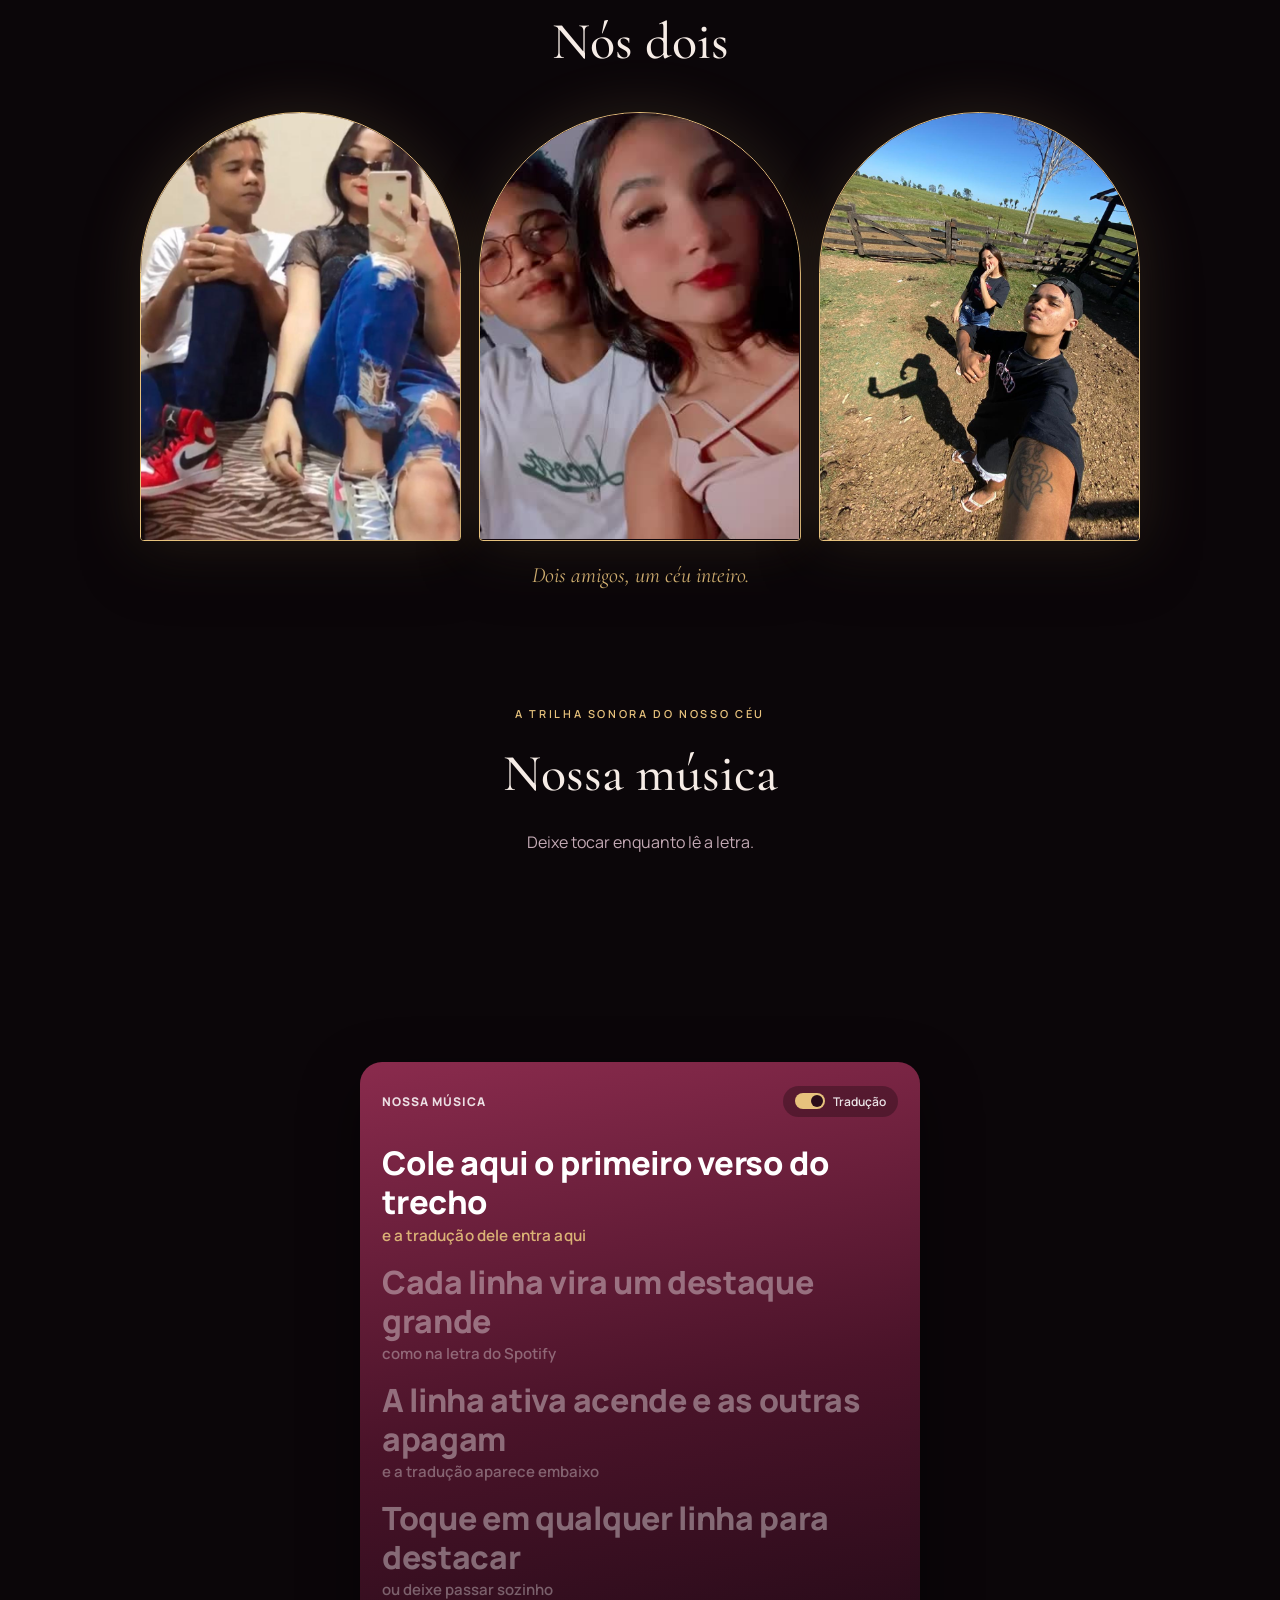
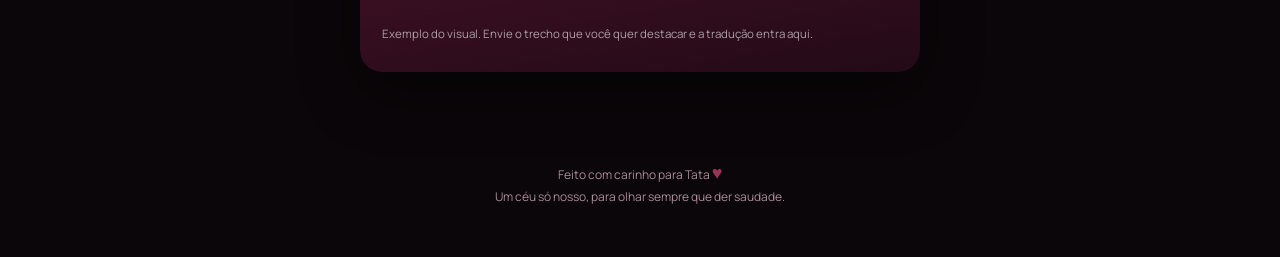
==== commit 19db6844: "Site da Tata: fotos, video em loop no meio, musica do Spotify ao entrar Co-Authored-By: Claude Sonne" ====
--- a/amizade/index.html
+++ b/amizade/index.html
@@ -99,7 +99,10 @@
     border: 1.5px solid var(--gold); background: linear-gradient(160deg, rgba(90,24,48,.55), rgba(11,6,9,.7));
     box-shadow: 0 0 60px rgba(231,194,125,.14), 0 20px 60px rgba(0,0,0,.4);
   }
-  .frame img { width: 100%; height: 100%; object-fit: cover; display: block; position: relative; z-index: 1; }
+  .trio { display: grid; grid-template-columns: repeat(3, minmax(0, 1fr)); gap: 18px; width: 100%; }
+  .trio .frame { width: 100%; aspect-ratio: 3/4; }
+  .frame img, .frame video { width: 100%; height: 100%; object-fit: cover; display: block; position: relative; z-index: 1; }
+  @media (max-width: 720px) { .trio { grid-template-columns: 1fr; justify-items: center; } .trio .frame { width: min(320px, 82vw); } }
   .frame .empty { position: absolute; inset: 0; display: flex; flex-direction: column; align-items: center; justify-content: center; text-align: center; gap: 8px; padding: 30px; color: var(--muted); font-size: 13px; }
   .frame .empty b { font-family: var(--font-display); font-weight: 500; font-size: 24px; color: var(--gold); }
   .caption { font-family: var(--font-display); font-style: italic; font-size: 22px; color: var(--gold); margin: 0; }
@@ -136,6 +139,15 @@
   .lyrics-card.no-trad .lyric small { display: none; }
   .lyrics-foot { margin: 16px 0 0; font-size: 11.5px; color: rgba(255,255,255,.6); }
 
+  .intro-gate { position: fixed; inset: 0; z-index: 100; display: grid; place-items: center; text-align: center; padding: 24px;
+    background: radial-gradient(ellipse at 50% 35%, rgba(154,53,86,.5), transparent 55%), var(--black); transition: opacity .7s ease, visibility .7s; }
+  .intro-gate.hide { opacity: 0; visibility: hidden; pointer-events: none; }
+  .intro-gate h2 { font-size: clamp(40px, 10vw, 76px); margin: 14px 0 28px; }
+  .intro-gate h2 em { color: var(--gold); }
+  .intro-gate .button { font-size: 14px; padding: 15px 30px; cursor: pointer; }
+  .music-toggle { position: fixed; right: max(16px, env(safe-area-inset-right, 0px)); bottom: max(16px, env(safe-area-inset-bottom, 0px)); z-index: 50;
+    width: 48px; height: 48px; border-radius: 50%; border: 1px solid var(--gold-soft); background: rgba(38,14,28,.9); color: var(--gold); font-size: 18px; cursor: pointer; display: none; place-items: center; }
+  .music-toggle.on { display: grid; }
   footer { text-align: center; padding: 30px 0 50px; color: #a98c98; font-size: 12px; }
   footer .heart { color: var(--wine-light); font-size: 18px; }
 
@@ -157,6 +169,15 @@
 <body>
 <canvas id="sky" aria-hidden="true"></canvas>
 
+<div class="intro-gate" id="intro-gate" role="dialog" aria-label="Entrada">
+  <div>
+    <div class="eyebrow">Um céu só nosso ✦</div>
+    <h2>Para sempre <em>nós.</em></h2>
+    <button class="button" id="enter-btn" type="button">Toque para entrar ♥</button>
+  </div>
+</div>
+<button class="music-toggle" id="music-toggle" type="button" aria-label="Pausar ou tocar a música">♪</button>
+
 <div class="wrap topbar">
   <span>Um céu só nosso ✦</span>
   <a href="#data">Nossa data ↓</a>
@@ -165,7 +186,7 @@
 <main>
   <section class="hero wrap">
     <div class="moon" aria-hidden="true"></div>
-    <div class="eyebrow reveal d1">Para Karolzinha</div>
+    <div class="eyebrow reveal d1">Para Tata</div>
     <h1 class="reveal d2">Para sempre<br><em>nós.</em></h1>
     <p class="intro reveal d3">Tem gente que deixa a noite mais bonita só por existir. Este cantinho é um pedaço de céu que a gente guarda junto.</p>
     <a class="button reveal d4" href="#data">Ver nosso tempo ✦</a>
@@ -220,10 +241,10 @@
         <h2>Nós dois</h2>
       </div>
       <div class="photo-wrap">
-        <!-- Coloque a foto de vocês em media/foto.jpg -->
-        <div class="frame">
-          <div class="empty"><b>✦</b><span>Aqui entra a foto de vocês dois.<br>Salve como <code>media/foto.jpg</code>.</span></div>
-          <img src="media/foto.jpg" alt="Foto de vocês dois" onerror="this.remove()">
+        <div class="trio">
+          <div class="frame"><img src="media/foto-1.jpg" alt="Foto de vocês dois no espelho" loading="lazy"></div>
+          <div class="frame"><video autoplay muted loop playsinline preload="auto" poster="media/video.jpg" src="media/video.mp4"></video></div>
+          <div class="frame"><img src="media/foto-2.jpg" alt="Foto de vocês dois no campo" loading="lazy"></div>
         </div>
         <p class="caption">Dois amigos, um céu inteiro.</p>
       </div>
@@ -235,7 +256,7 @@
       <div class="head">
         <div class="eyebrow">A trilha sonora do nosso céu</div>
         <h2>Nossa música</h2>
-        <p>Aperte o play e deixe tocar enquanto lê a letra.</p>
+        <p>Deixe tocar enquanto lê a letra.</p>
       </div>
       <div class="player" id="player"></div>
 
@@ -252,15 +273,14 @@
 </main>
 
 <footer class="wrap">
-  Feito com carinho para Karolzinha <span class="heart">♥</span>
+  Feito com carinho para Tata <span class="heart">♥</span>
   <div>Um céu só nosso, para olhar sempre que der saudade.</div>
 </footer>
 
 <script>
   /* ====== Edite aqui ====== */
-  // Cole o link da música no Spotify (ex.: https://open.spotify.com/track/XXXX). Enquanto estiver vazio, toca o vídeo do YouTube abaixo.
-  const SPOTIFY_URL = "";
-  const YOUTUBE_ID  = "m6TXPNybrmk";
+  // Link da música no Spotify. A música começa quando a pessoa toca em "Toque para entrar".
+  const SPOTIFY_URL = "https://open.spotify.com/intl-pt/track/3B5UbSndRz907IZhhmUfLi";
 
   // Trecho da letra que você quiser destacar, com a tradução embaixo (deixe trad vazio se não quiser).
   const SONG_TITLE = "Nossa música";
@@ -300,22 +320,42 @@
   }
   tick(); setInterval(tick, 1000);
 
-  // Player: Spotify se houver link, senão YouTube
+  // Player do Spotify, iniciado pelo toque de entrada
   (function () {
-    const box = $('player');
-    const m = SPOTIFY_URL.match(/open\.spotify\.com\/(?:intl-[a-z]+\/)?(track|album|playlist|episode)\/([A-Za-z0-9]+)/);
-    const f = document.createElement('iframe');
-    f.loading = 'lazy'; f.setAttribute('allowfullscreen', '');
-    if (m) {
-      f.src = 'https://open.spotify.com/embed/' + m[1] + '/' + m[2] + '?theme=0';
-      f.height = '152'; f.title = 'Nossa música no Spotify';
+    const m = SPOTIFY_URL.match(/\/(track|album|playlist|episode)\/([A-Za-z0-9]+)/);
+    if (!m) return;
+    const kind = m[1], id = m[2];
+    const box = $('player'), gate = $('intro-gate'), tog = $('music-toggle');
+    let ctrl = null, wantPlay = false, paused = true;
+    const setBtn = () => { tog.textContent = paused ? '♪' : '❚❚'; };
+    function plainIframe() {
+      if (ctrl || box.querySelector('iframe')) return;
+      const f = document.createElement('iframe');
+      f.src = 'https://open.spotify.com/embed/' + kind + '/' + id + '?theme=0';
+      f.height = '152'; f.title = 'Nossa música no Spotify'; f.loading = 'lazy';
       f.allow = 'autoplay; clipboard-write; encrypted-media; fullscreen; picture-in-picture';
-    } else {
-      f.src = 'https://www.youtube-nocookie.com/embed/' + YOUTUBE_ID;
-      f.title = 'Nossa música'; box.classList.add('yt');
-      f.allow = 'accelerometer; autoplay; clipboard-write; encrypted-media; gyroscope; picture-in-picture';
+      box.appendChild(f);
     }
-    box.appendChild(f);
+    const mount = document.createElement('div'); box.appendChild(mount);
+    window.onSpotifyIframeApiReady = function (IFrameAPI) {
+      IFrameAPI.createController(mount, { uri: 'spotify:' + kind + ':' + id, width: '100%', height: 152 }, function (c) {
+        ctrl = c;
+        c.addListener('ready', function () { if (wantPlay) c.play(); });
+        c.addListener('playback_update', function (e) { paused = !!(e.data && e.data.isPaused); setBtn(); });
+      });
+    };
+    const sc = document.createElement('script');
+    sc.src = 'https://open.spotify.com/embed/iframe-api/v1'; sc.async = true; sc.onerror = plainIframe;
+    document.body.appendChild(sc);
+    setTimeout(plainIframe, 7000);
+    document.body.style.overflow = 'hidden';
+    $('enter-btn').addEventListener('click', function () {
+      gate.classList.add('hide'); document.body.style.overflow = '';
+      tog.classList.add('on'); wantPlay = true;
+      if (ctrl) ctrl.play();
+    });
+    tog.addEventListener('click', function () { if (ctrl) ctrl.togglePlay(); });
+    setBtn();
   })();
 
   // Letra estilo Spotify
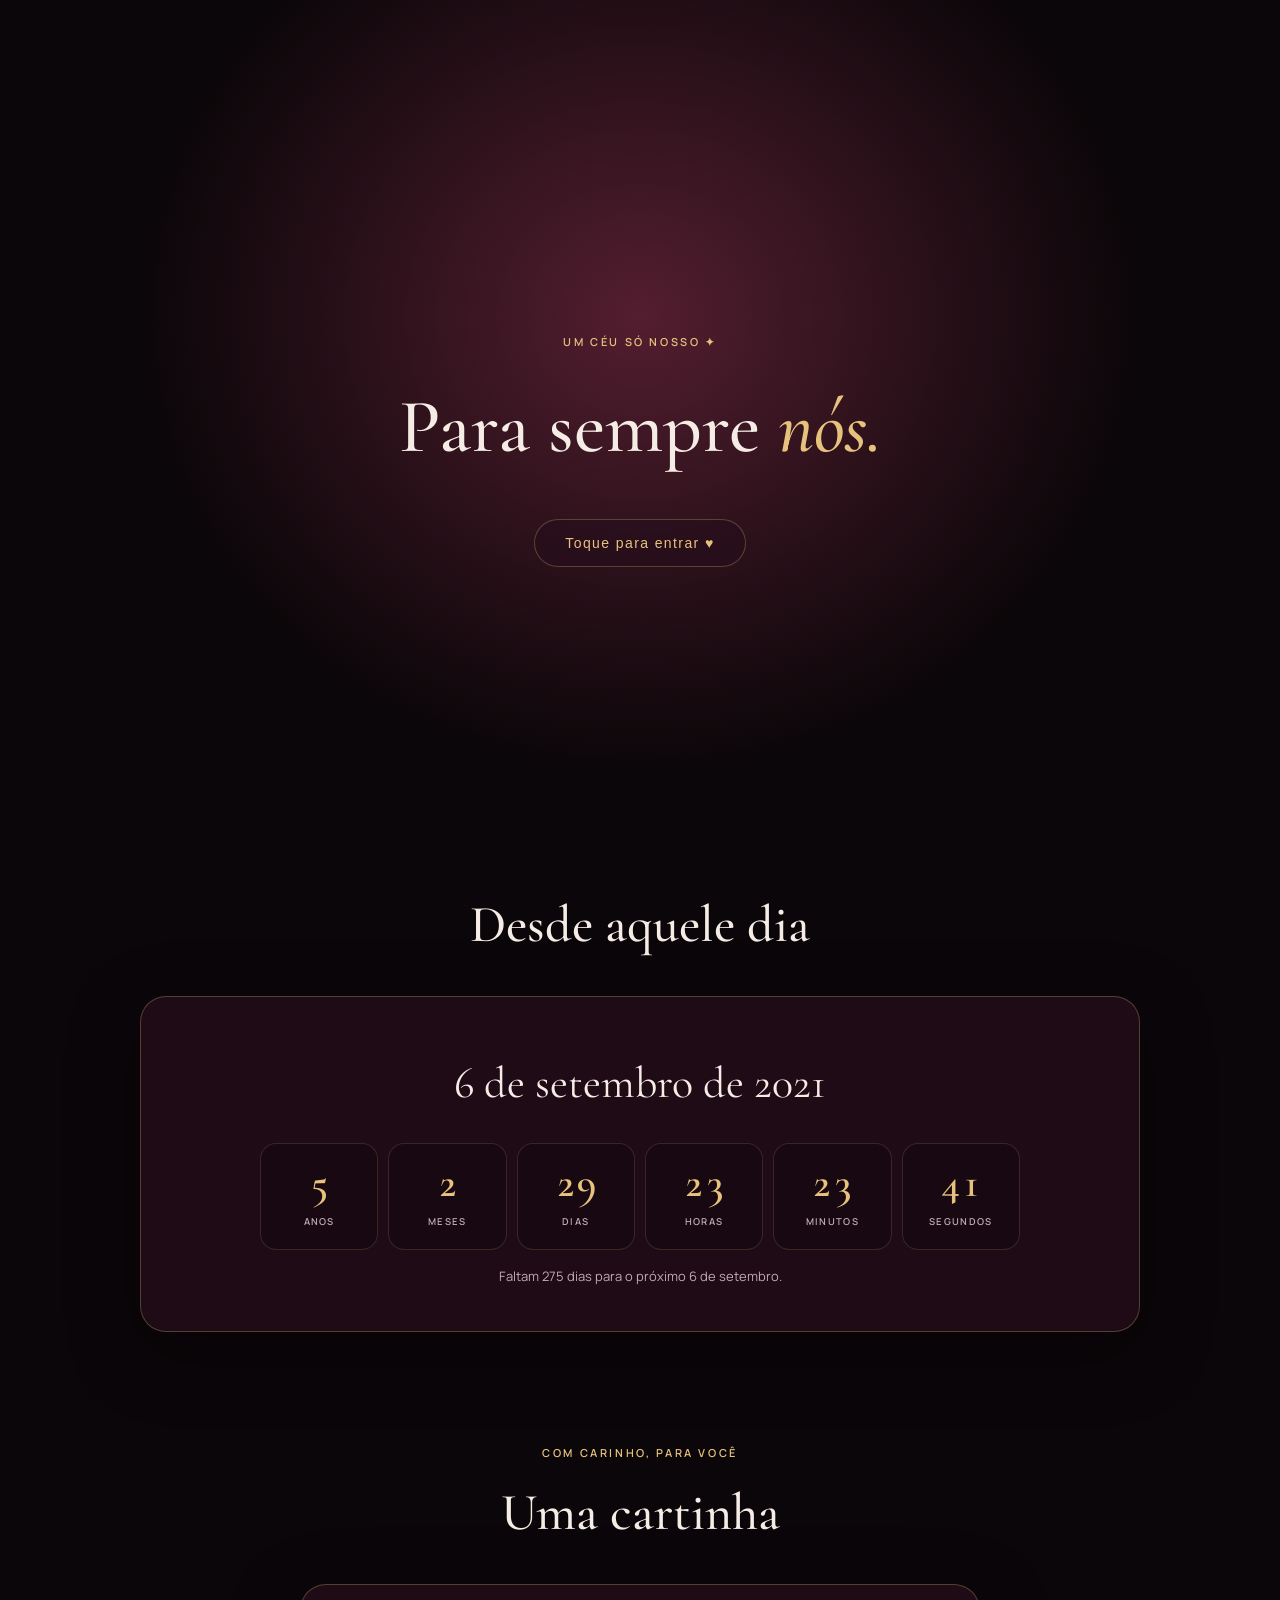
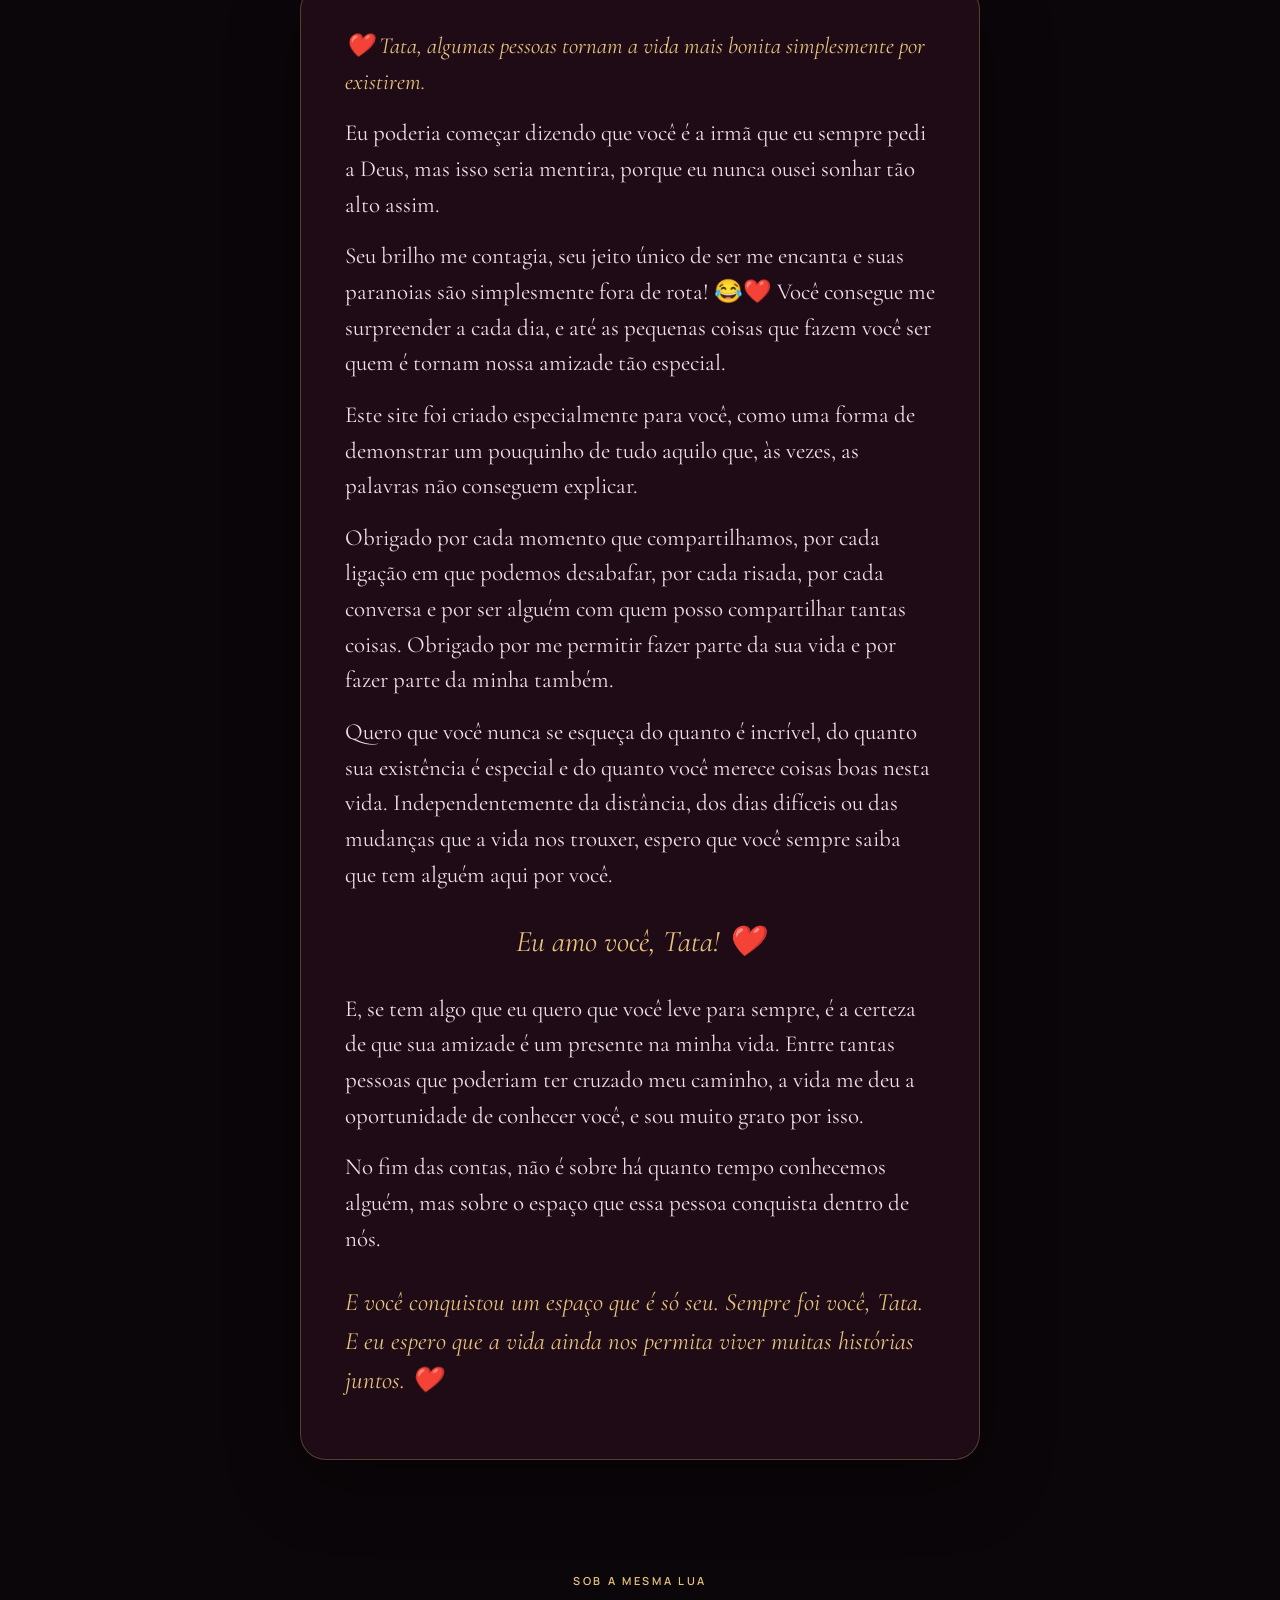
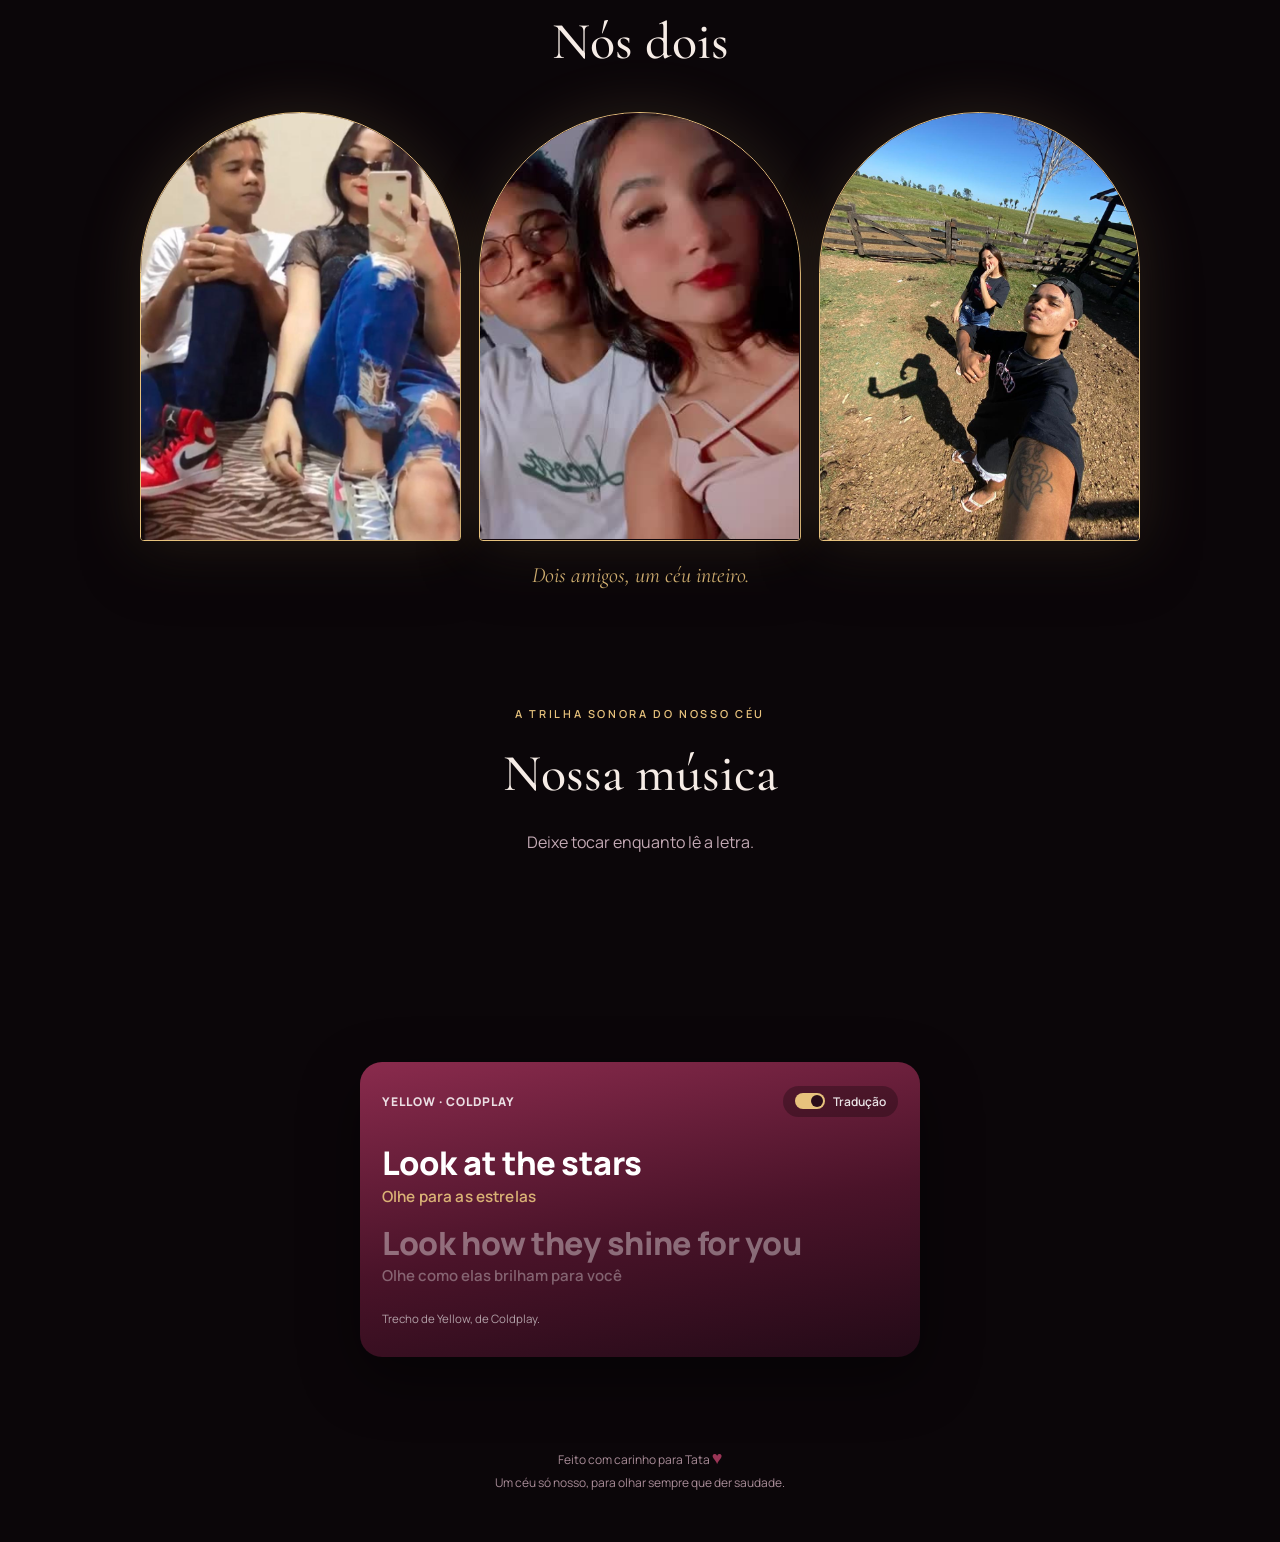
==== commit 980b7fd7: "Troca a musica para Yellow (Coldplay) e destaca um trecho com traducao Co-Authored-By: Claude Sonnet" ====
--- a/amizade/index.html
+++ b/amizade/index.html
@@ -280,17 +280,15 @@
 <script>
   /* ====== Edite aqui ====== */
   // Link da música no Spotify. A música começa quando a pessoa toca em "Toque para entrar".
-  const SPOTIFY_URL = "https://open.spotify.com/intl-pt/track/3B5UbSndRz907IZhhmUfLi";
+  const SPOTIFY_URL = "https://open.spotify.com/intl-pt/track/3AJwUDP919kvQ9QcozQPxg";
 
   // Trecho da letra que você quiser destacar, com a tradução embaixo (deixe trad vazio se não quiser).
-  const SONG_TITLE = "Nossa música";
+  const SONG_TITLE = "Yellow · Coldplay";
   const LYRICS = [
-    { orig: "Cole aqui o primeiro verso do trecho",   trad: "e a tradução dele entra aqui" },
-    { orig: "Cada linha vira um destaque grande",      trad: "como na letra do Spotify" },
-    { orig: "A linha ativa acende e as outras apagam", trad: "e a tradução aparece embaixo" },
-    { orig: "Toque em qualquer linha para destacar",   trad: "ou deixe passar sozinho" }
+    { orig: "Look at the stars",           trad: "Olhe para as estrelas" },
+    { orig: "Look how they shine for you", trad: "Olhe como elas brilham para você" }
   ];
-  const LYRICS_PLACEHOLDER = true; // mude para false quando colocar o trecho real
+  const LYRICS_PLACEHOLDER = false;
   /* ======================== */
 
   // Contador desde 6 de setembro de 2021
@@ -362,7 +360,7 @@
   (function () {
     const wrap = $('lyrics'), card = $('lyrics-card'), tog = $('trad-toggle');
     $('lyrics-title').textContent = SONG_TITLE;
-    $('lyrics-foot').textContent = LYRICS_PLACEHOLDER ? 'Exemplo do visual. Envie o trecho que você quer destacar e a tradução entra aqui.' : '';
+    $('lyrics-foot').textContent = 'Trecho de Yellow, de Coldplay.';
     let active = 0, timer = null;
     LYRICS.forEach((l, i) => {
       const b = document.createElement('button');
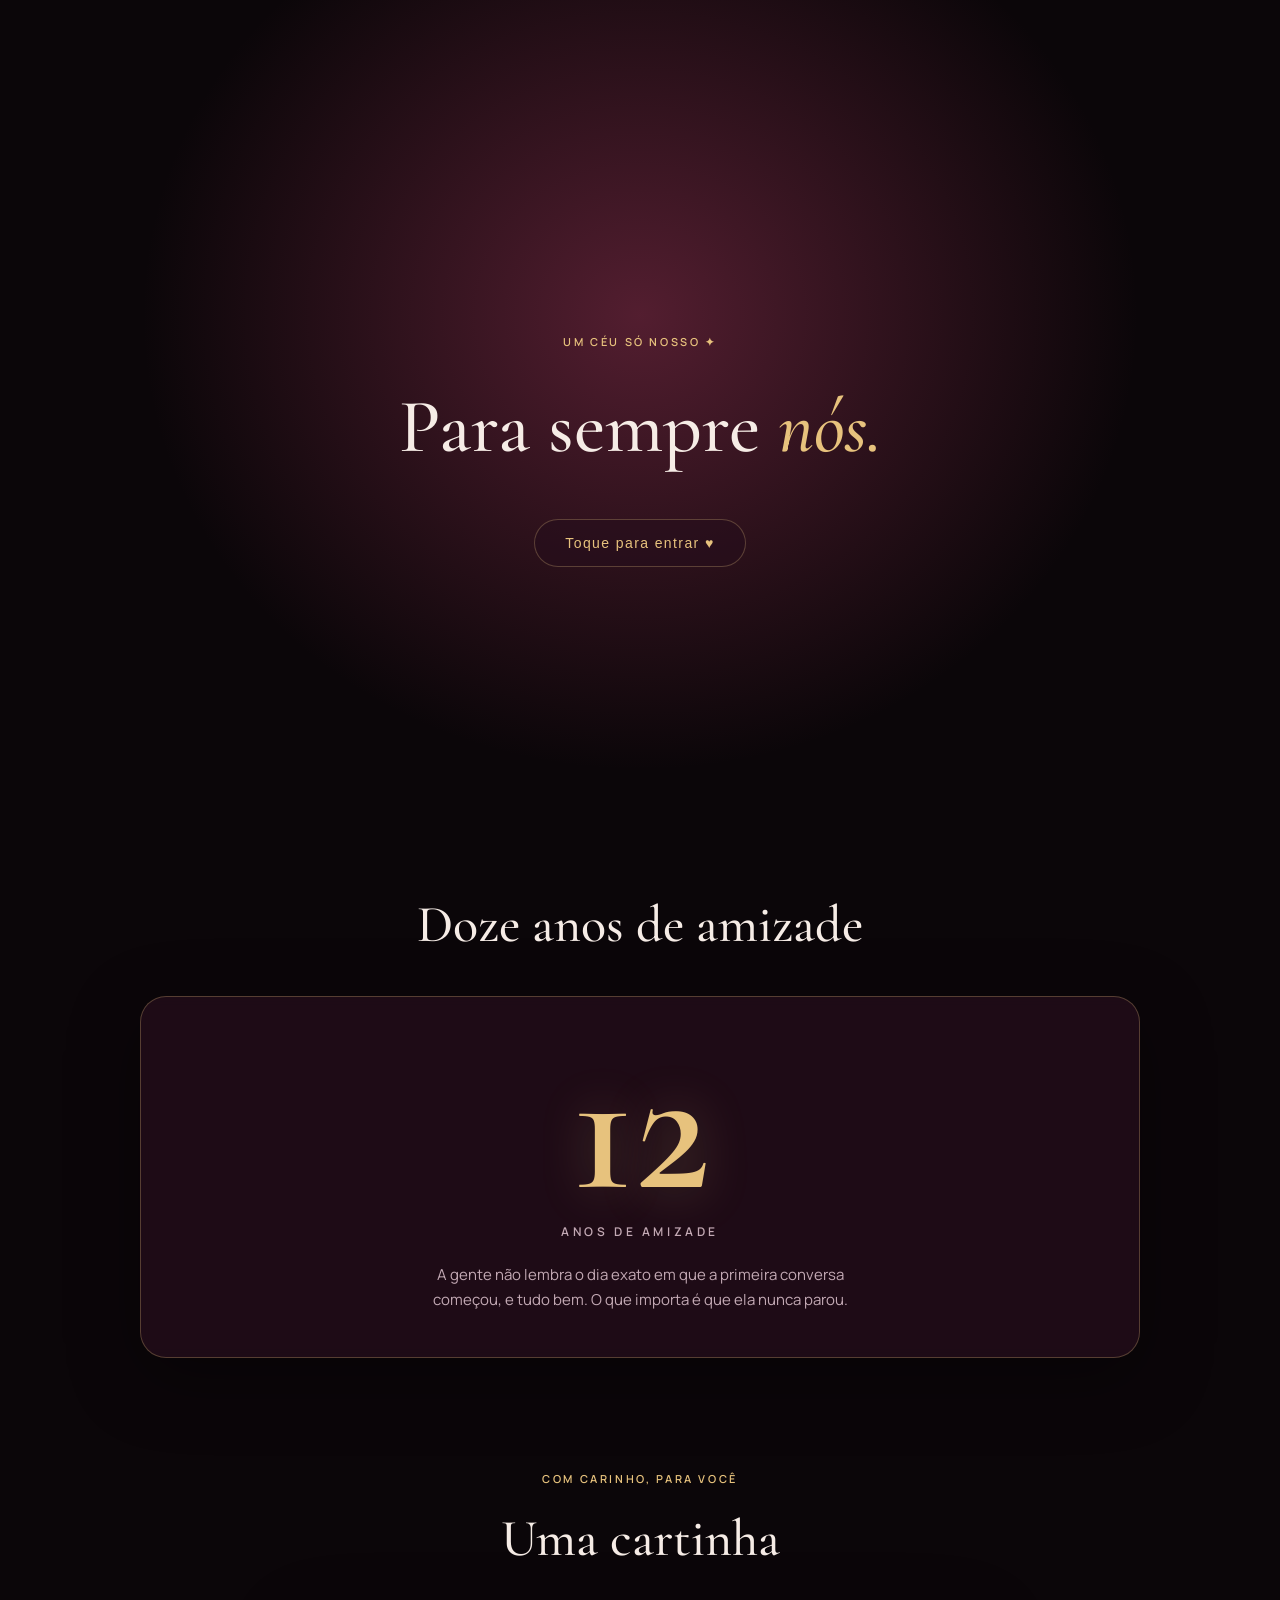
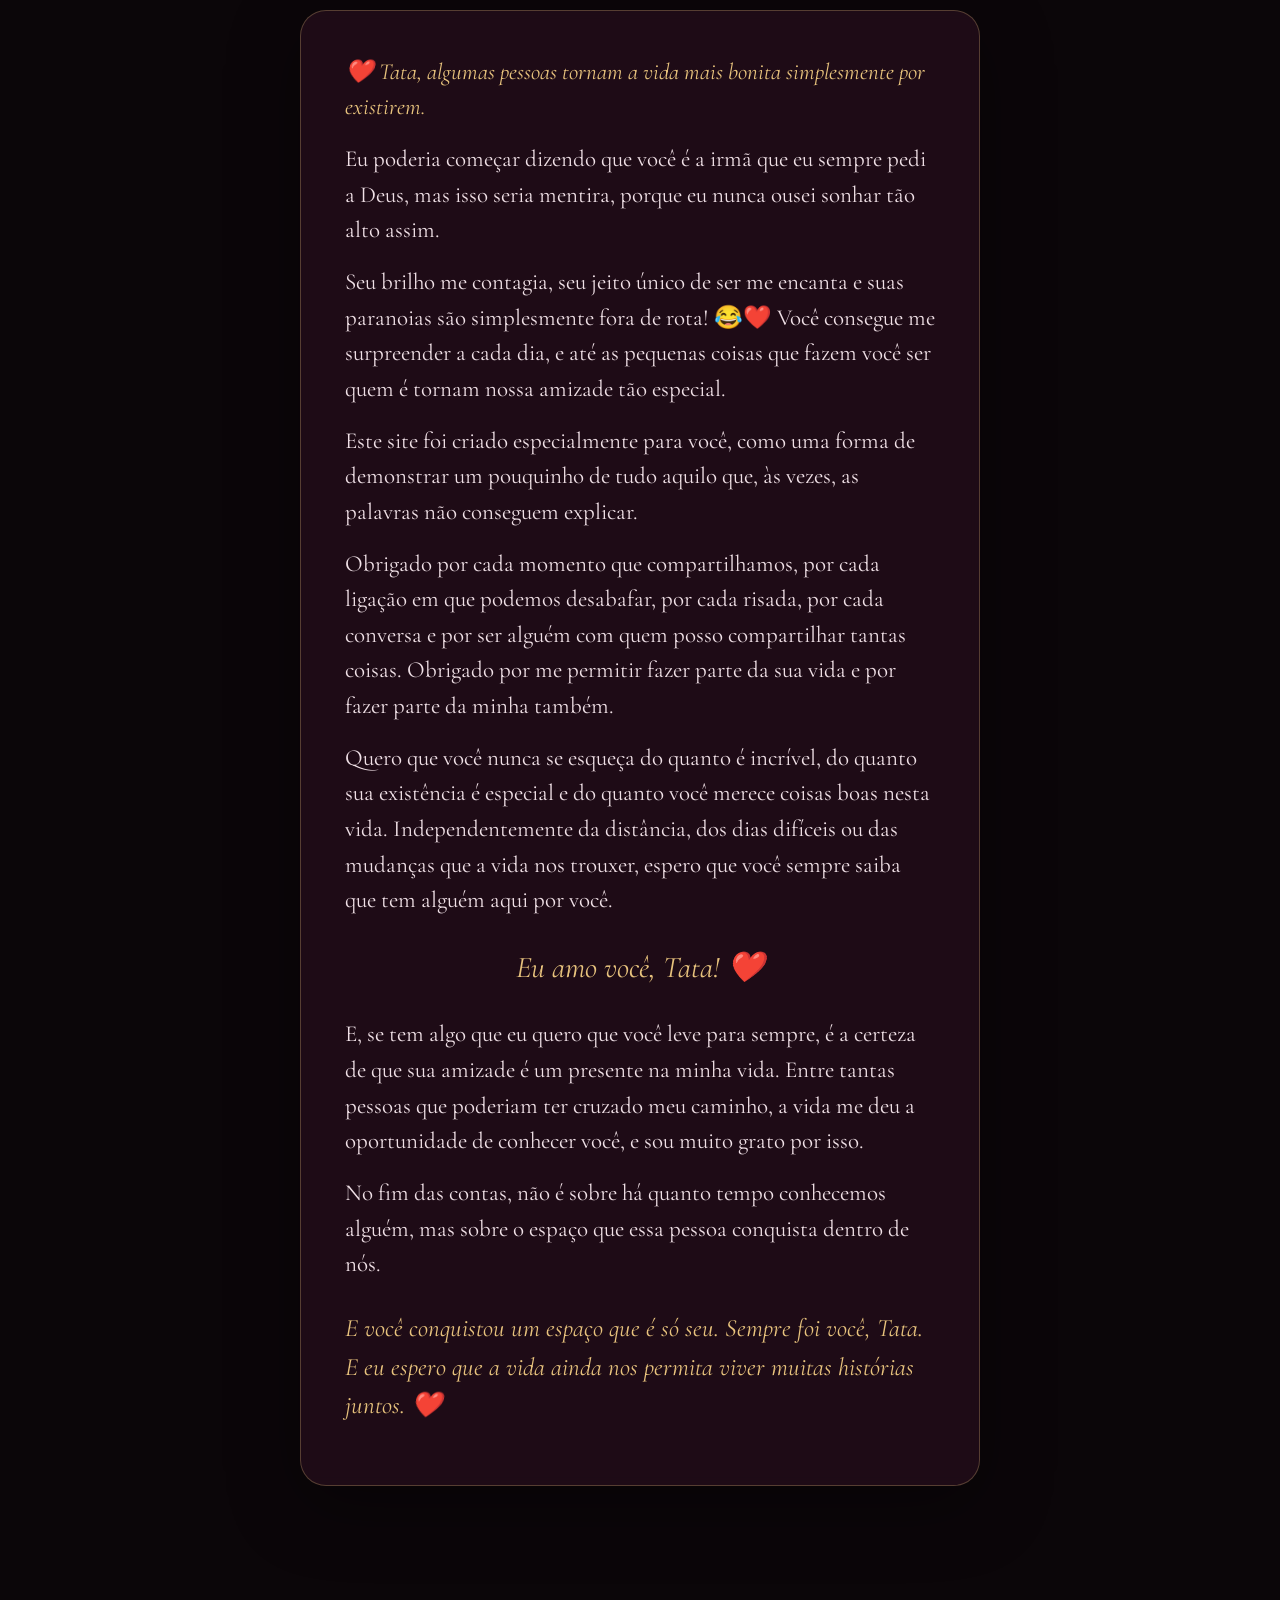
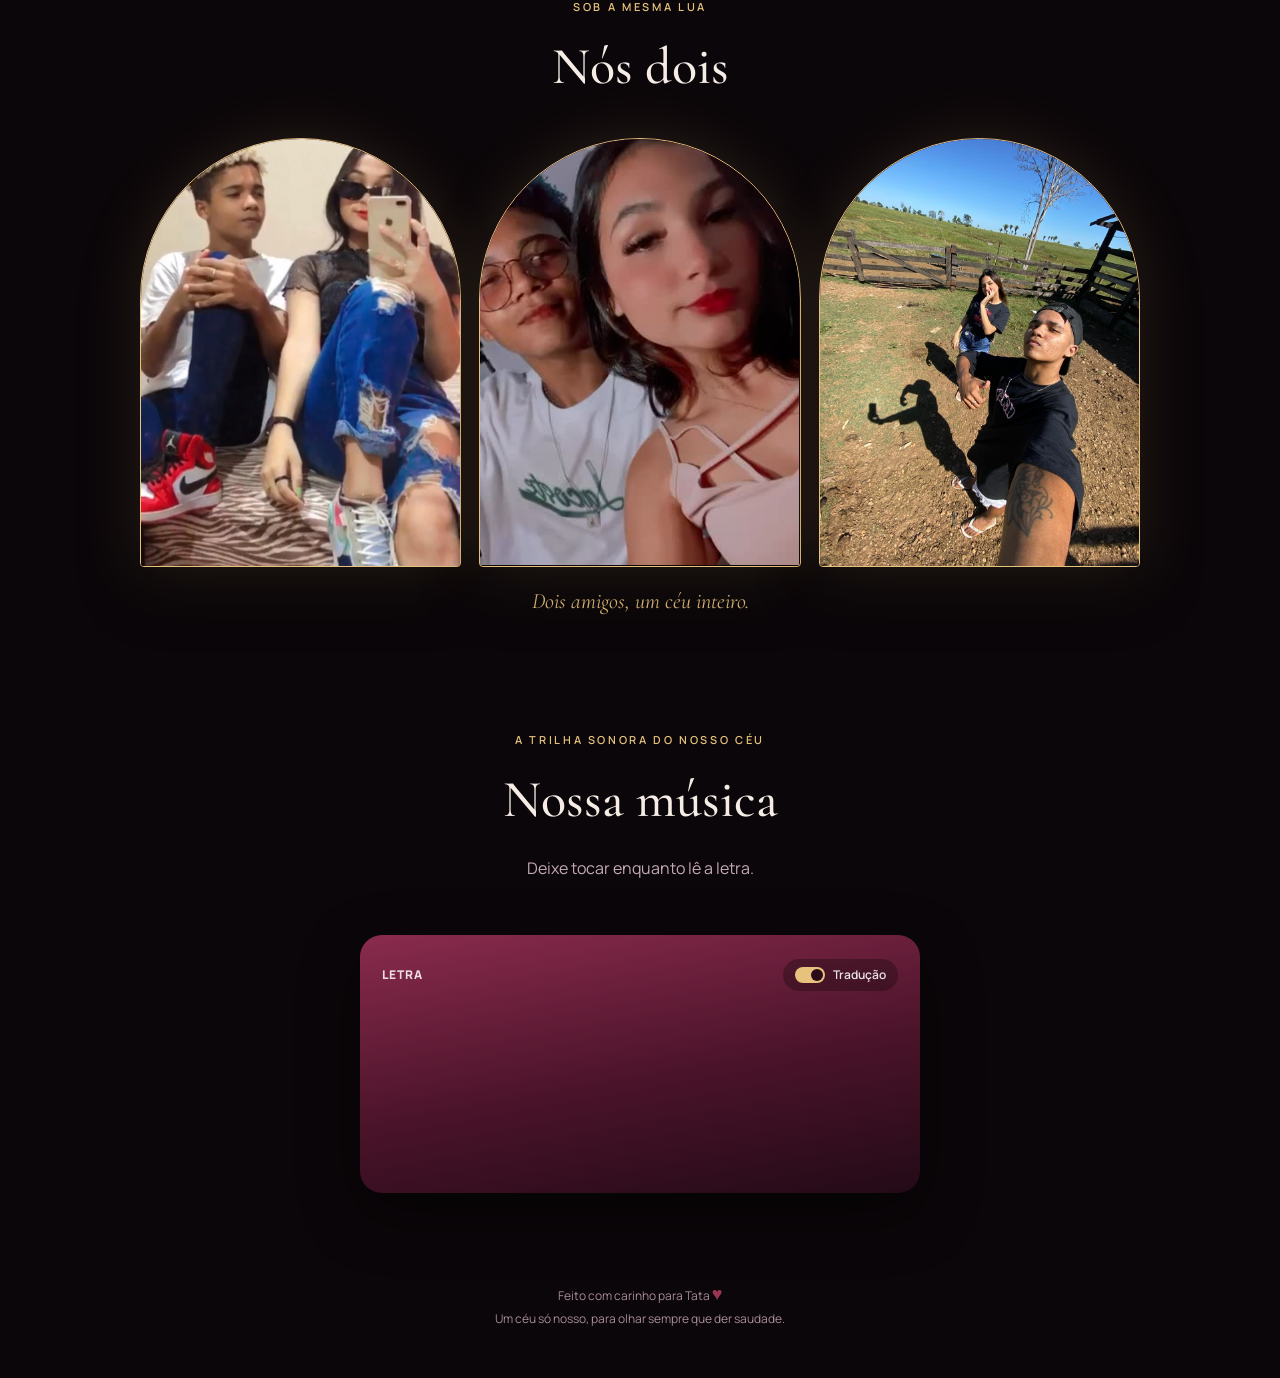
==== commit ad8e9e51: "12 anos de amizade e letra que acompanha a musica Co-Authored-By: Claude Sonnet 5.5 <noreply@anthrop" ====
--- a/amizade/index.html
+++ b/amizade/index.html
@@ -76,7 +76,12 @@
     padding: clamp(22px, 5vw, 44px); backdrop-filter: blur(6px); box-shadow: 0 20px 70px rgba(0,0,0,.35);
   }
 
-  /* Contador */
+  /* Anos de amizade */
+  .years { text-align: center; }
+  .years-num { font-family: var(--font-display); font-weight: 600; font-size: clamp(96px, 24vw, 190px); line-height: .9; color: var(--gold); text-shadow: 0 0 50px rgba(231,194,125,.28); }
+  .years-label { font-size: 12px; letter-spacing: .3em; font-weight: 600; color: var(--muted); margin-top: 10px; }
+  .years .note { max-width: 460px; margin: 22px auto 0; font-size: 15px; }
+  /* Contador (não usado) */
   .counter { display: grid; grid-template-columns: repeat(6, 1fr); gap: 10px; max-width: 760px; margin: 24px auto 6px; }
   .unit { text-align: center; border: 1px solid rgba(231,194,125,.16); background: rgba(0,0,0,.22); border-radius: 16px; padding: 16px 6px; min-width: 0; }
   .unit strong { display: block; font-family: var(--font-display); font-weight: 600; font-size: clamp(26px, 5.4vw, 42px); color: var(--gold); line-height: 1.1; font-variant-numeric: tabular-nums; }
@@ -128,6 +133,8 @@
   .switch i::after { content: ""; position: absolute; top: 2px; left: 2px; width: 12px; height: 12px; border-radius: 50%; background: #fff; transition: .2s; }
   .switch[aria-pressed="true"] i { background: var(--gold); }
   .switch[aria-pressed="true"] i::after { left: 16px; background: #2a0c19; }
+  #lyrics { max-height: 300px; overflow-y: auto; scrollbar-width: none; position: relative; padding: 70px 0; }
+  #lyrics::-webkit-scrollbar { display: none; }
   .lyric {
     all: unset; display: block; cursor: pointer; width: 100%; box-sizing: border-box; padding: 9px 0;
     font-weight: 800; font-size: clamp(22px, 5.6vw, 32px); line-height: 1.22; letter-spacing: -.01em;
@@ -180,7 +187,7 @@
 
 <div class="wrap topbar">
   <span>Um céu só nosso ✦</span>
-  <a href="#data">Nossa data ↓</a>
+  <a href="#data">Nossos 12 anos ↓</a>
 </div>
 
 <main>
@@ -189,26 +196,19 @@
     <div class="eyebrow reveal d1">Para Tata</div>
     <h1 class="reveal d2">Para sempre<br><em>nós.</em></h1>
     <p class="intro reveal d3">Tem gente que deixa a noite mais bonita só por existir. Este cantinho é um pedaço de céu que a gente guarda junto.</p>
-    <a class="button reveal d4" href="#data">Ver nosso tempo ✦</a>
+    <a class="button reveal d4" href="#data">Ver nossos 12 anos ✦</a>
   </section>
 
   <section id="data">
     <div class="wrap">
       <div class="head">
-        <div class="eyebrow">Um dia que acendeu uma estrela</div>
-        <h2>Desde aquele dia</h2>
-      </div>
-      <div class="panel">
-        <div class="date-big">6 de setembro de 2021</div>
-        <div class="counter" aria-live="off">
-          <div class="unit"><strong id="u-years">0</strong><span>ANOS</span></div>
-          <div class="unit"><strong id="u-months">0</strong><span>MESES</span></div>
-          <div class="unit"><strong id="u-days">0</strong><span>DIAS</span></div>
-          <div class="unit"><strong id="u-hours">0</strong><span>HORAS</span></div>
-          <div class="unit"><strong id="u-minutes">0</strong><span>MINUTOS</span></div>
-          <div class="unit"><strong id="u-seconds">0</strong><span>SEGUNDOS</span></div>
-        </div>
-        <p class="note" id="next-note"></p>
+        <div class="eyebrow">Uma história de mais de uma década</div>
+        <h2>Doze anos de amizade</h2>
+      </div>
+      <div class="panel years">
+        <div class="years-num">12</div>
+        <div class="years-label">ANOS DE AMIZADE</div>
+        <p class="note">A gente não lembra o dia exato em que a primeira conversa começou, e tudo bem. O que importa é que ela nunca parou.</p>
       </div>
     </div>
   </section>
@@ -285,38 +285,12 @@
   // Trecho da letra que você quiser destacar, com a tradução embaixo (deixe trad vazio se não quiser).
   const SONG_TITLE = "Yellow · Coldplay";
   const LYRICS = [
-    { orig: "Look at the stars",           trad: "Olhe para as estrelas" },
-    { orig: "Look how they shine for you", trad: "Olhe como elas brilham para você" }
+    // t = segundo da música em que a linha acende (valores estimados, ajuste ouvindo a música)
+    { t: 29, orig: "Look at the stars",           trad: "Olhe para as estrelas" },
+    { t: 34, orig: "Look how they shine for you", trad: "Olhe como elas brilham para você" }
   ];
   const LYRICS_PLACEHOLDER = false;
   /* ======================== */
-
-  // Contador desde 6 de setembro de 2021
-  const start = new Date(2021, 8, 6, 0, 0, 0);
-  const $ = (id) => document.getElementById(id);
-  function tick() {
-    const now = new Date();
-    let years = now.getFullYear() - start.getFullYear();
-    let c = new Date(start); c.setFullYear(start.getFullYear() + years);
-    if (c > now) { years--; c = new Date(start); c.setFullYear(start.getFullYear() + years); }
-    let months = 0;
-    while (months < 11) {
-      const n = new Date(c); n.setMonth(c.getMonth() + 1);
-      if (n <= now) { c = n; months++; } else break;
-    }
-    let ms = Math.max(0, now - c);
-    const days = Math.floor(ms / 864e5); ms -= days * 864e5;
-    const hours = Math.floor(ms / 36e5); ms -= hours * 36e5;
-    const minutes = Math.floor(ms / 6e4); ms -= minutes * 6e4;
-    const seconds = Math.floor(ms / 1000);
-    $('u-years').textContent = years; $('u-months').textContent = months; $('u-days').textContent = days;
-    $('u-hours').textContent = hours; $('u-minutes').textContent = minutes; $('u-seconds').textContent = seconds;
-    let next = new Date(now.getFullYear(), 8, 6);
-    if (next <= now) next = new Date(now.getFullYear() + 1, 8, 6);
-    const left = Math.ceil((next - now) / 864e5);
-    $('next-note').textContent = 'Faltam ' + left + ' dias para o próximo 6 de setembro.';
-  }
-  tick(); setInterval(tick, 1000);
 
   // Player do Spotify, iniciado pelo toque de entrada
   (function () {
@@ -339,7 +313,7 @@
       IFrameAPI.createController(mount, { uri: 'spotify:' + kind + ':' + id, width: '100%', height: 152 }, function (c) {
         ctrl = c;
         c.addListener('ready', function () { if (wantPlay) c.play(); });
-        c.addListener('playback_update', function (e) { paused = !!(e.data && e.data.isPaused); setBtn(); });
+        c.addListener('playback_update', function (e) { paused = !!(e.data && e.data.isPaused); setBtn(); if (window.syncLyrics) window.syncLyrics(e.data ? e.data.position : 0, !paused); });
       });
     };
     const sc = document.createElement('script');
@@ -361,7 +335,7 @@
     const wrap = $('lyrics'), card = $('lyrics-card'), tog = $('trad-toggle');
     $('lyrics-title').textContent = SONG_TITLE;
     $('lyrics-foot').textContent = 'Trecho de Yellow, de Coldplay.';
-    let active = 0, timer = null;
+    let active = 0, timer = null, synced = false;
     LYRICS.forEach((l, i) => {
       const b = document.createElement('button');
       b.className = 'lyric'; b.type = 'button';
@@ -371,8 +345,19 @@
       wrap.appendChild(b);
     });
     const items = wrap.children;
-    function set(i) { active = i; [...items].forEach((el, k) => el.classList.toggle('on', k === i)); }
-    function restart() { clearInterval(timer); if (!matchMedia('(prefers-reduced-motion: reduce)').matches) timer = setInterval(() => set((active + 1) % items.length), 4200); }
+    function set(i) {
+      active = i; [...items].forEach((el, k) => el.classList.toggle('on', k === i));
+      const el = items[i]; if (el) wrap.scrollTo({ top: el.offsetTop - wrap.clientHeight / 2 + el.offsetHeight / 2, behavior: 'smooth' });
+    }
+    // Chamado pelo player a cada atualização: acende a linha que está sendo cantada
+    window.syncLyrics = function (posMs, playing) {
+      if (!playing || !LYRICS.some(l => l.t != null)) { synced = false; return; }
+      synced = true; clearInterval(timer);
+      const sec = posMs / 1000; let idx = -1;
+      LYRICS.forEach((l, k) => { if (l.t != null && l.t <= sec) idx = k; });
+      if (idx >= 0 && idx !== active) set(idx);
+    };
+    function restart() { clearInterval(timer); if (!synced && !matchMedia('(prefers-reduced-motion: reduce)').matches) timer = setInterval(() => set((active + 1) % items.length), 4200); }
     tog.addEventListener('click', () => {
       const on = tog.getAttribute('aria-pressed') === 'true';
       tog.setAttribute('aria-pressed', String(!on)); card.classList.toggle('no-trad', on);
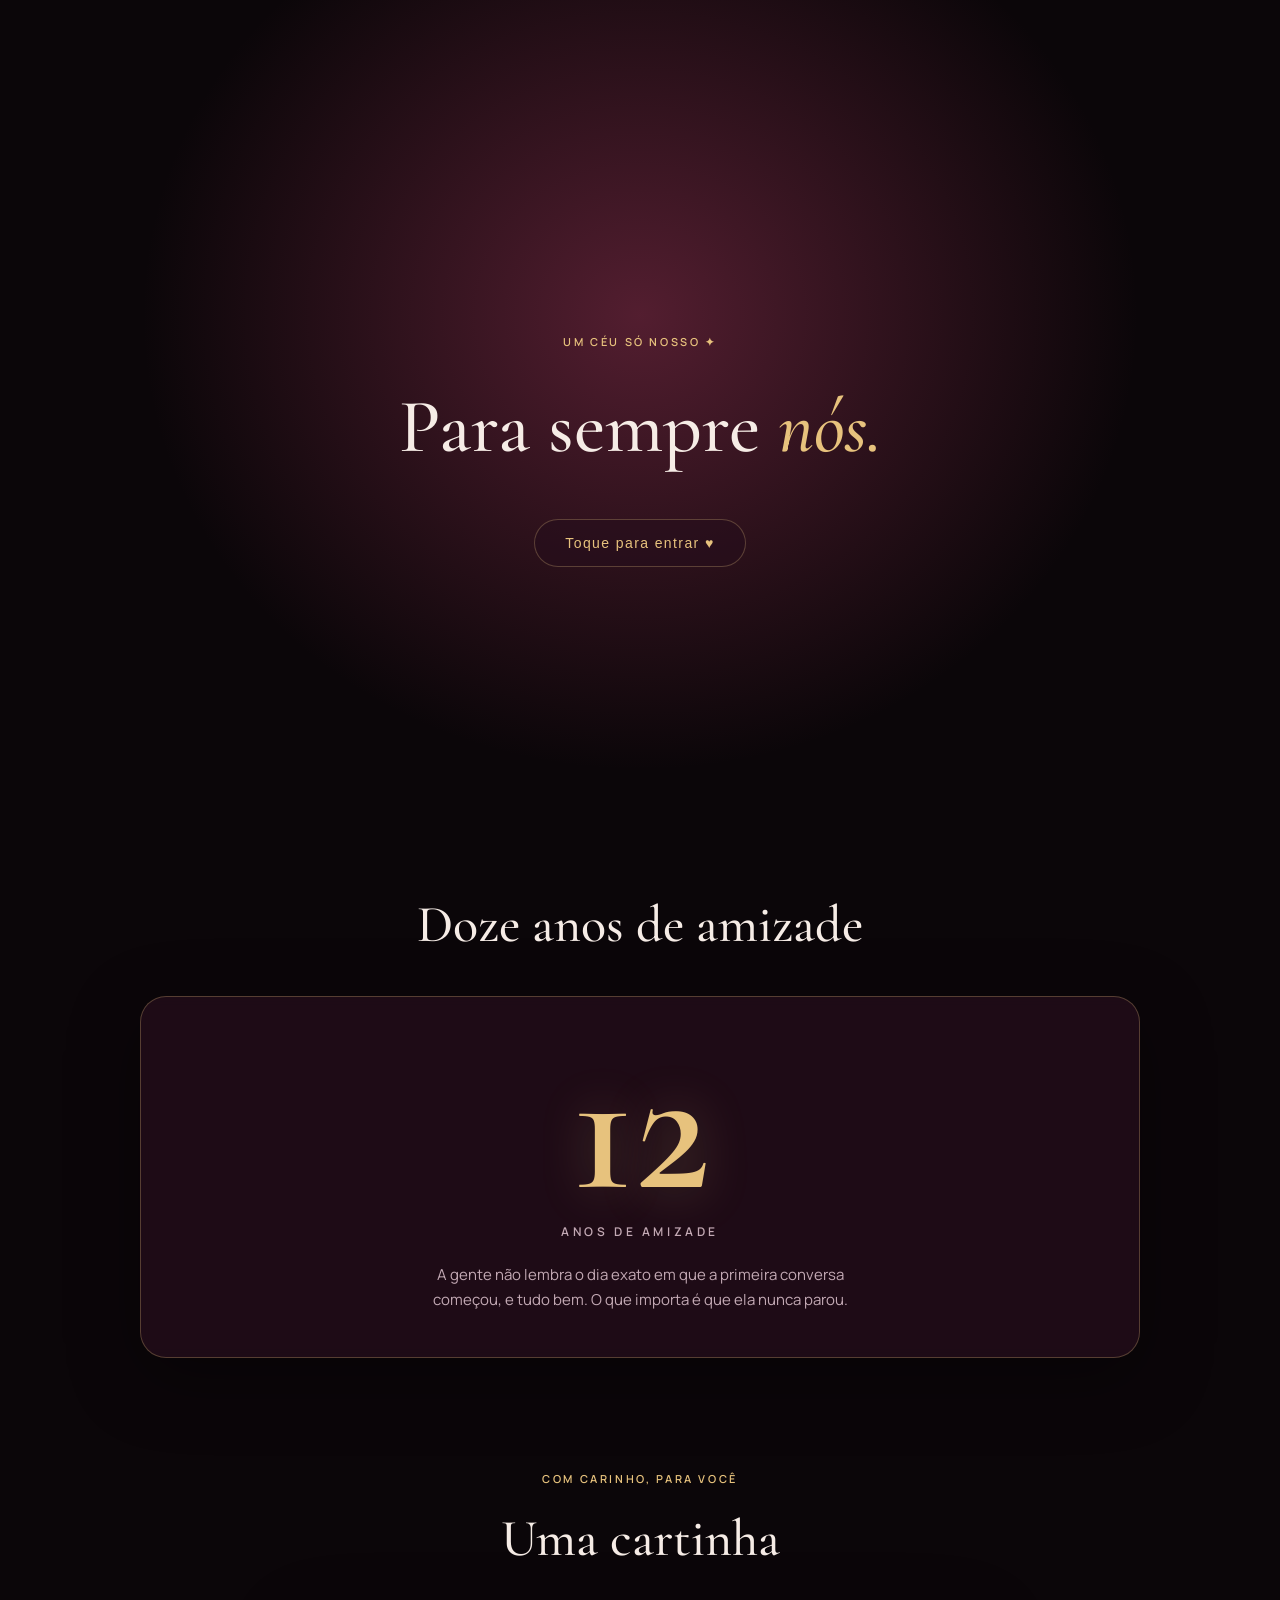
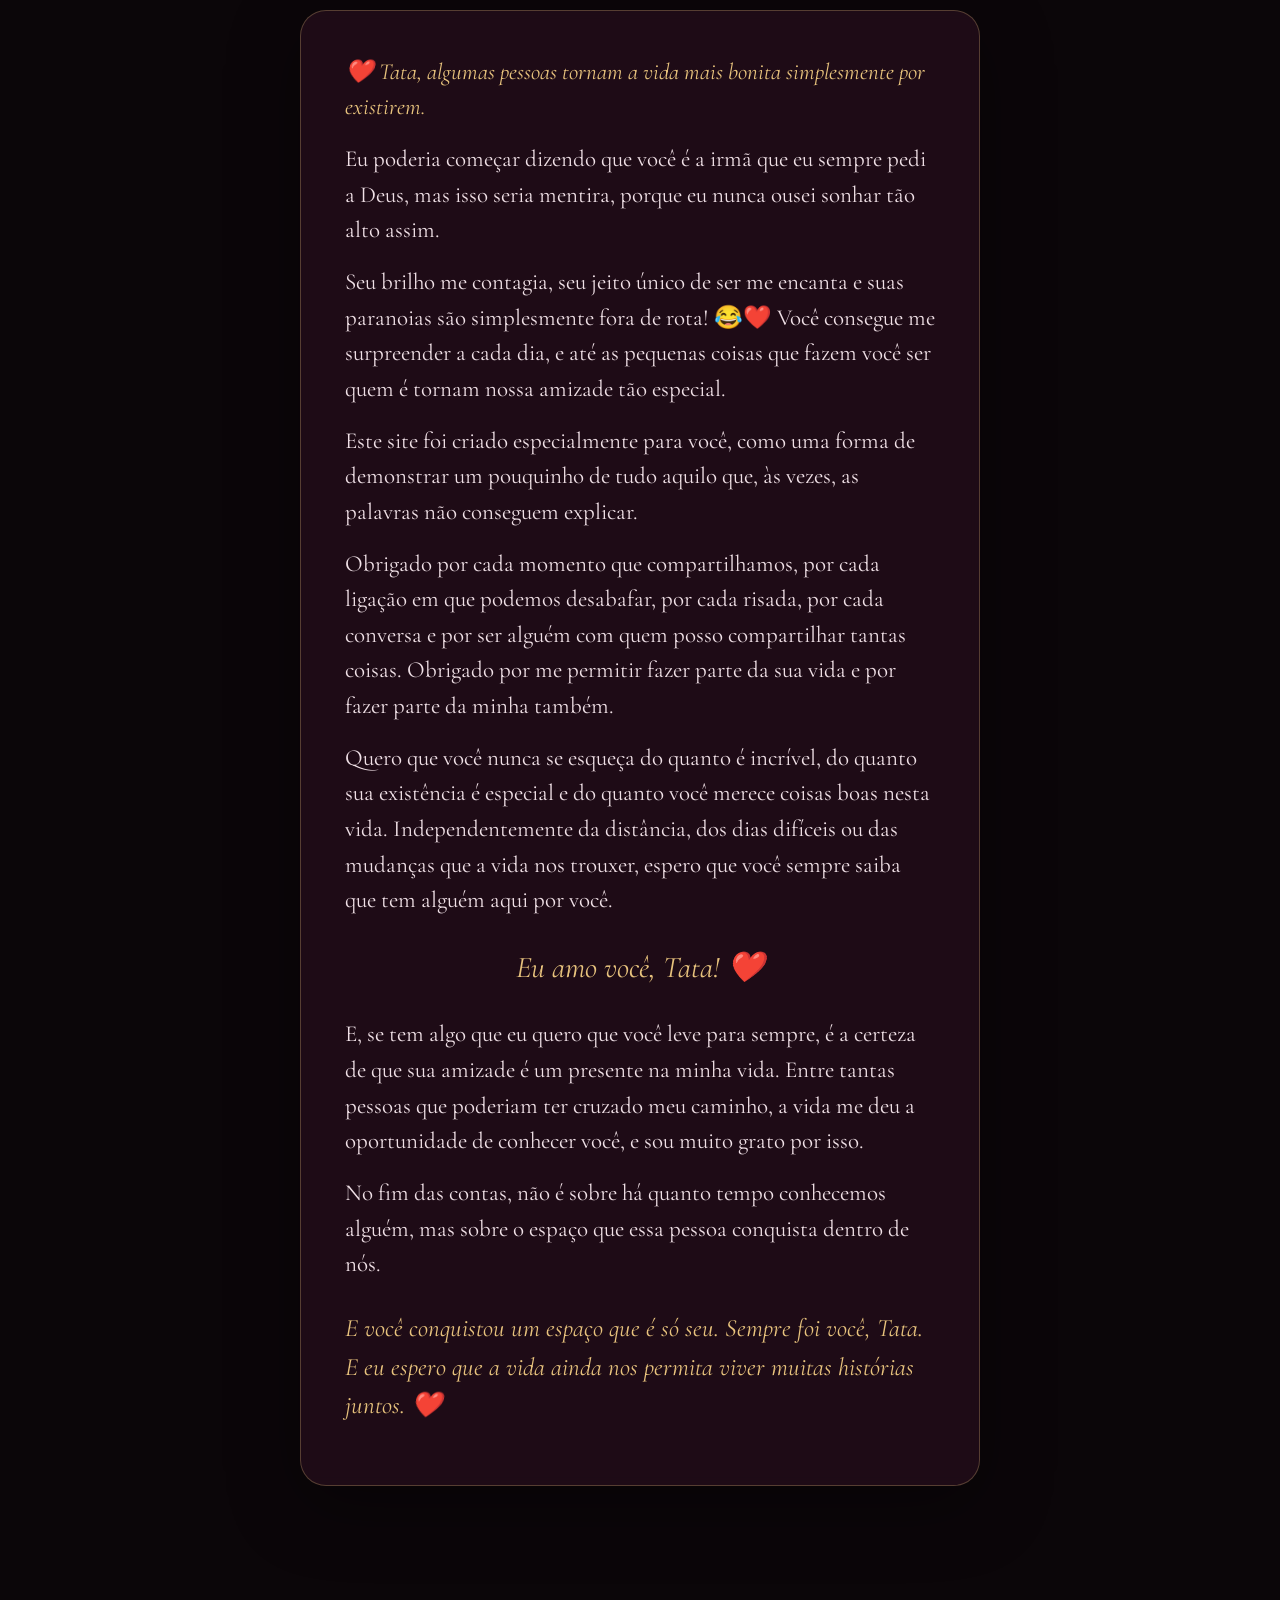
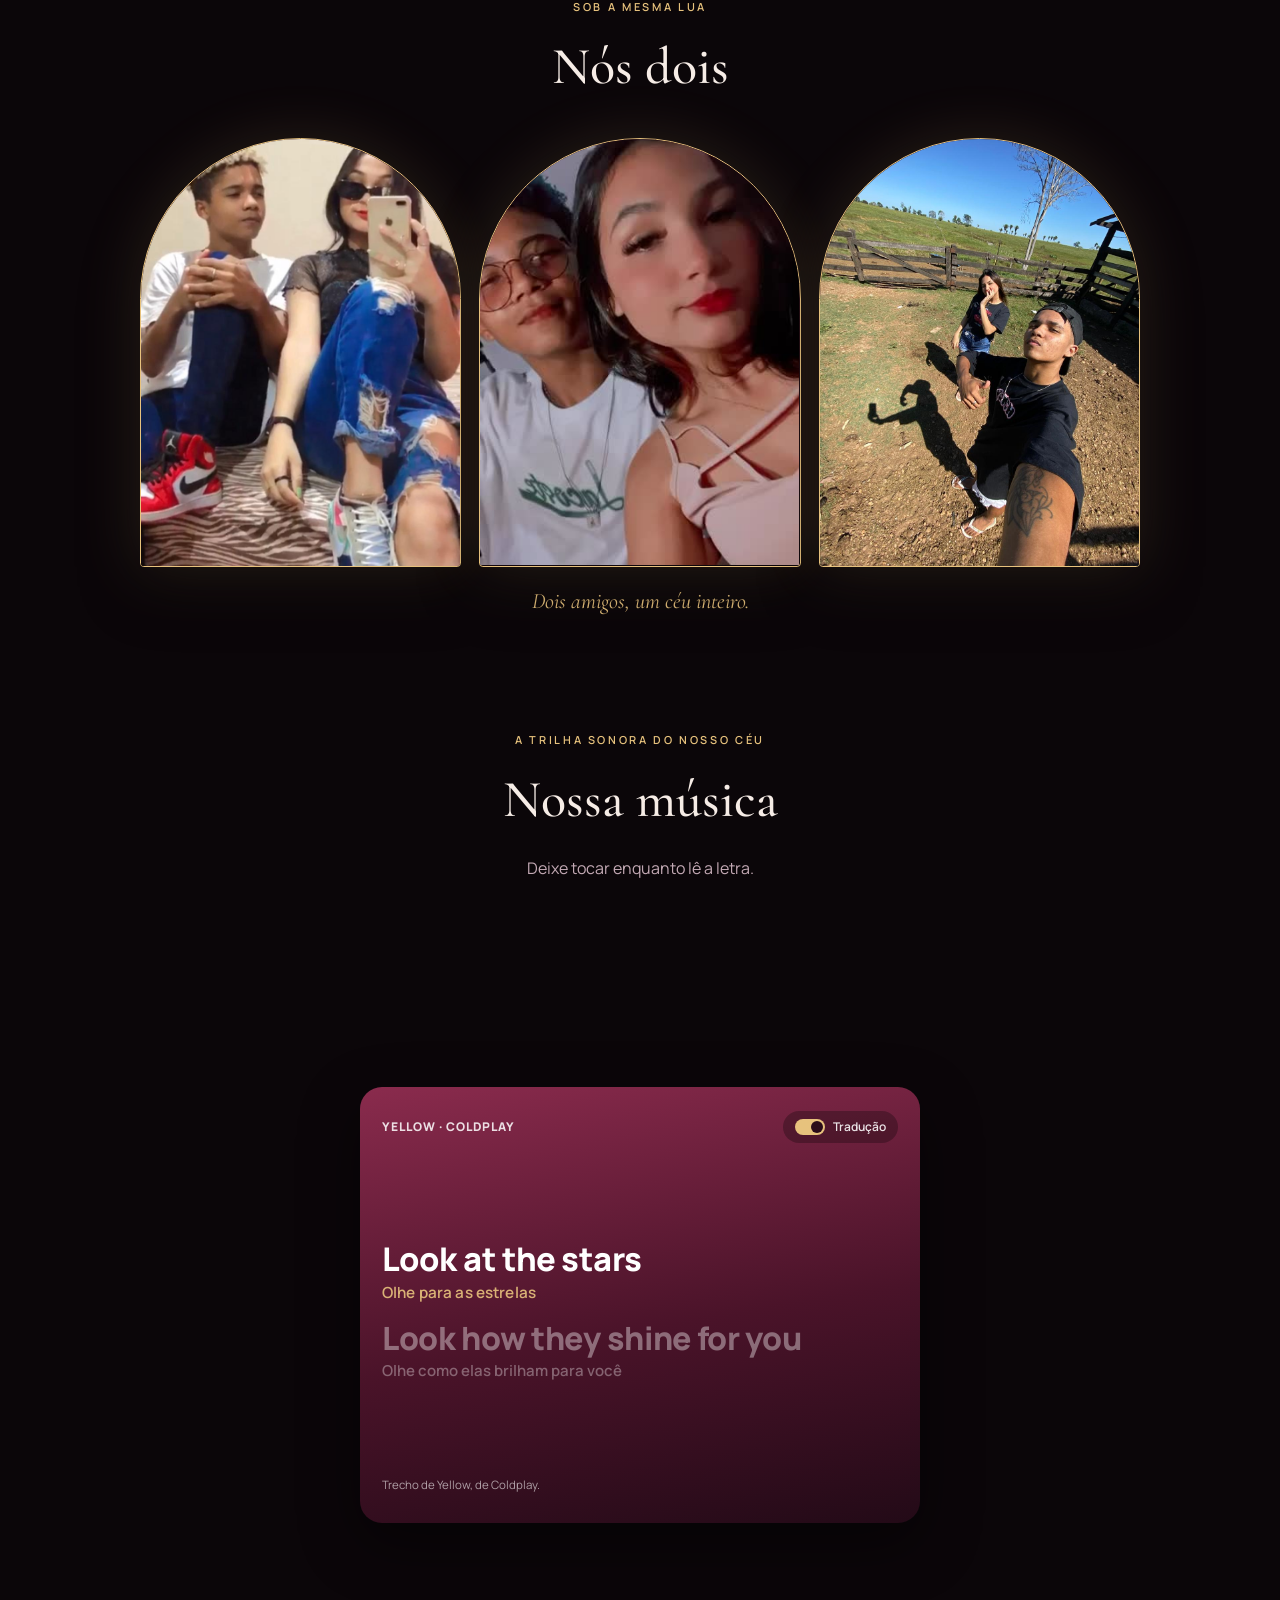
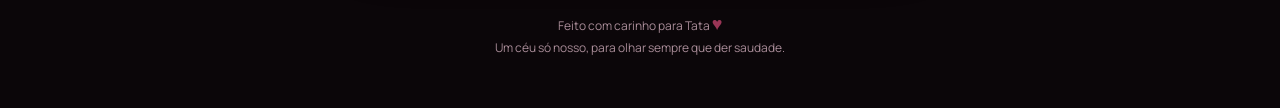
==== commit c170d495: "Corrige erro que impedia o player e a letra de carregar Co-Authored-By: Claude Sonnet 5.5 <noreply@a" ====
--- a/amizade/index.html
+++ b/amizade/index.html
@@ -291,6 +291,8 @@
   ];
   const LYRICS_PLACEHOLDER = false;
   /* ======================== */
+
+  const $ = (id) => document.getElementById(id);
 
   // Player do Spotify, iniciado pelo toque de entrada
   (function () {
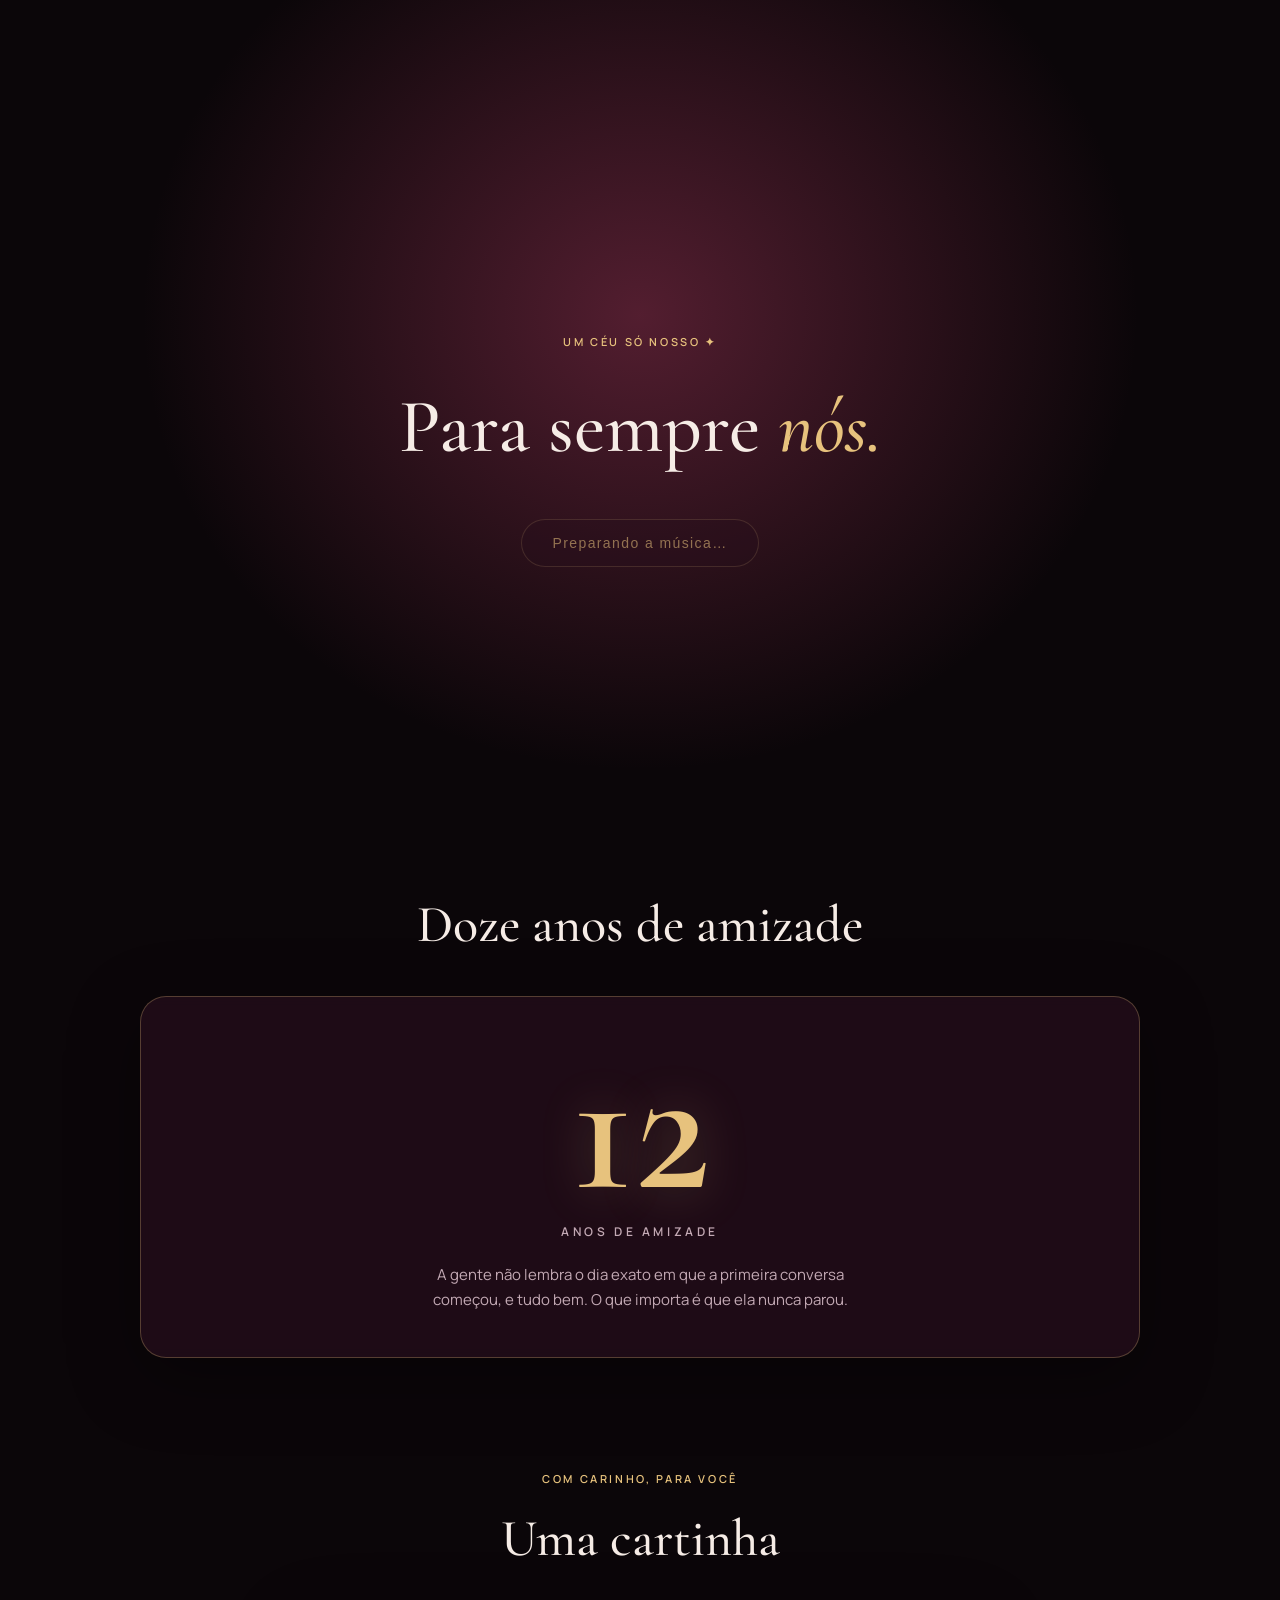
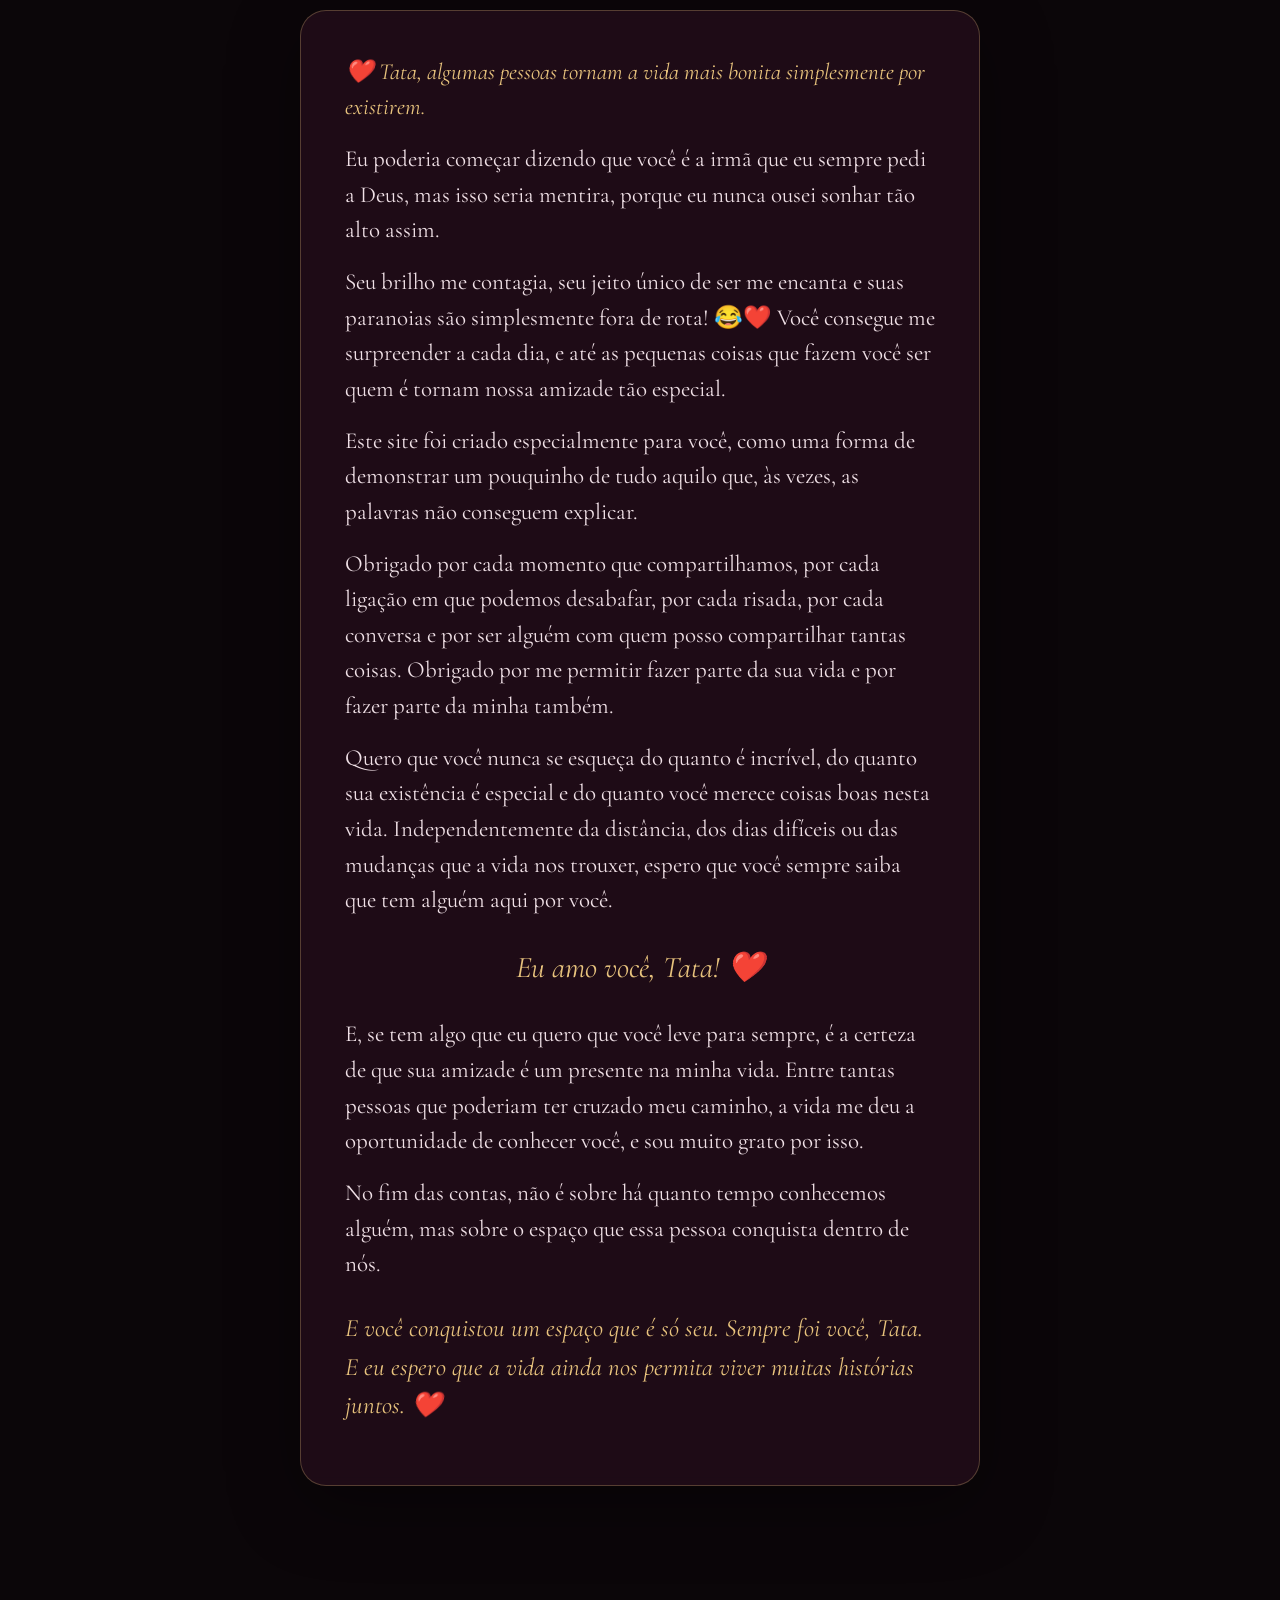
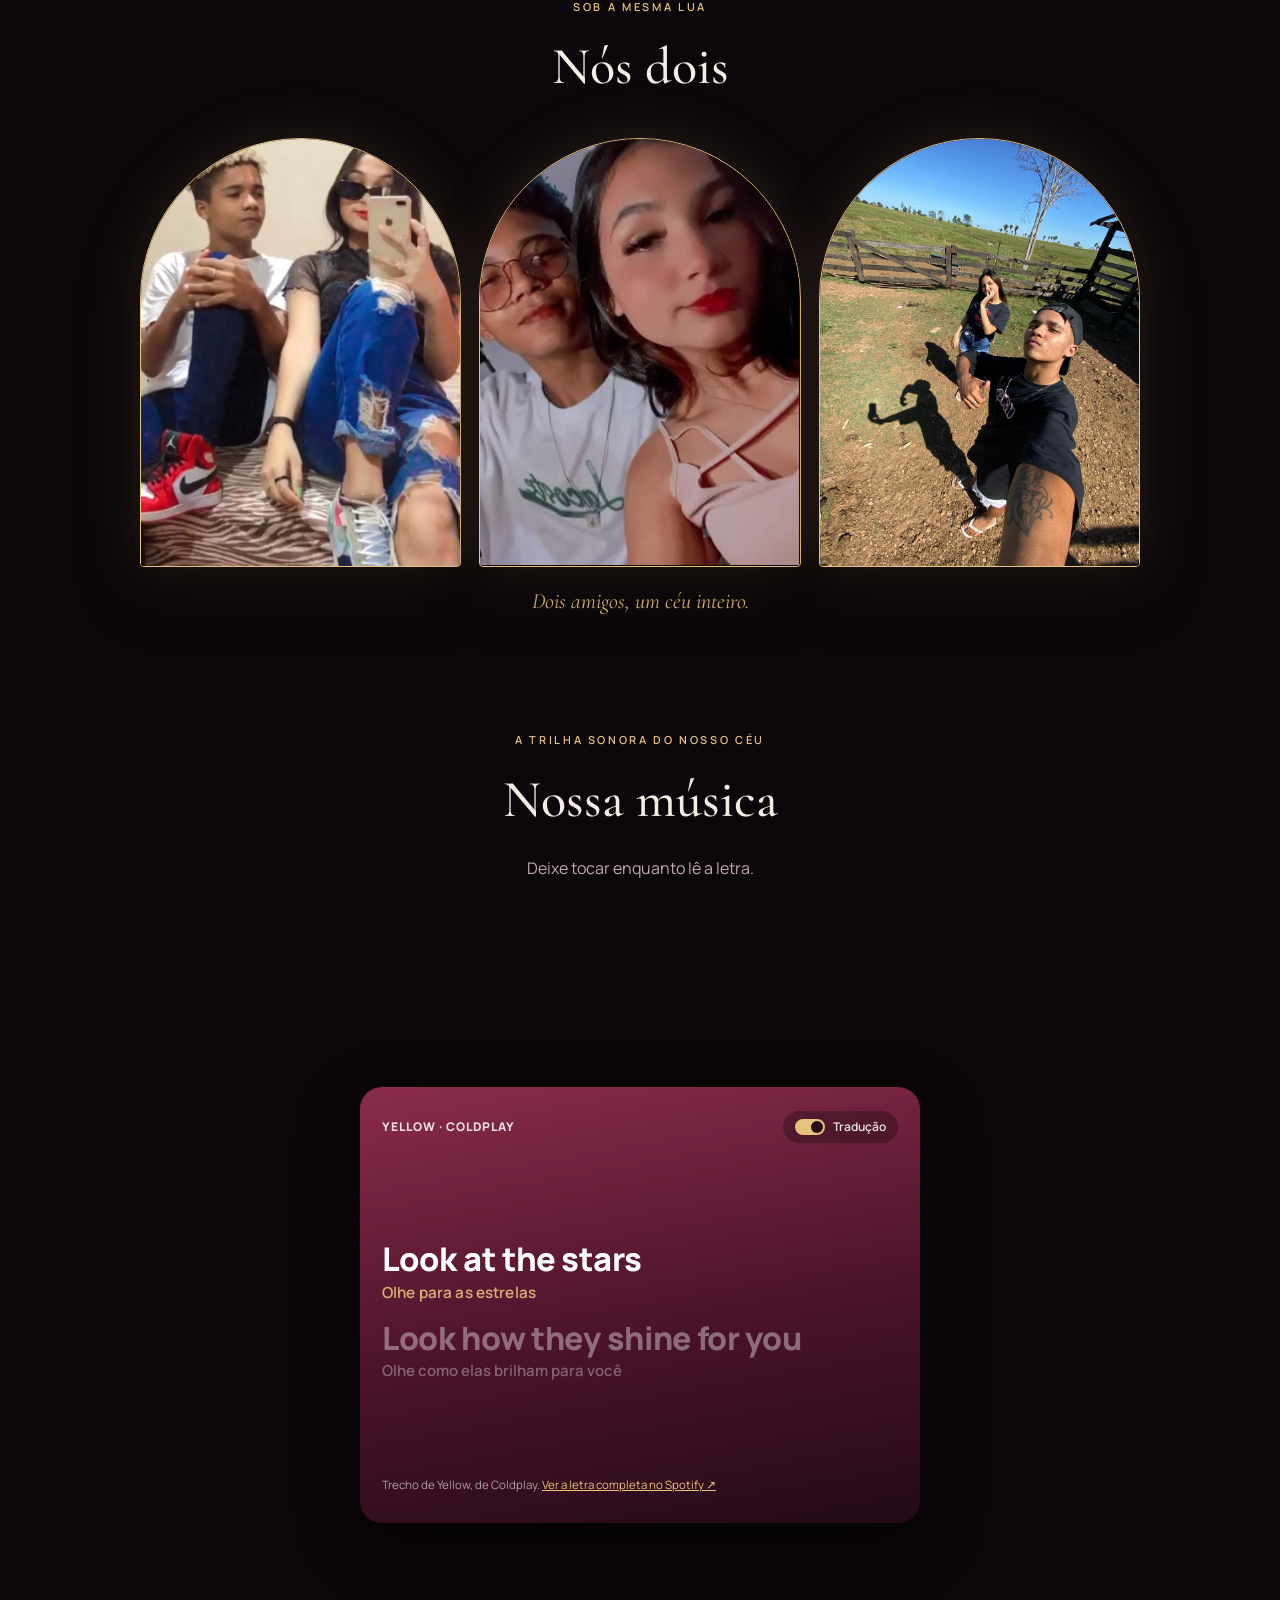
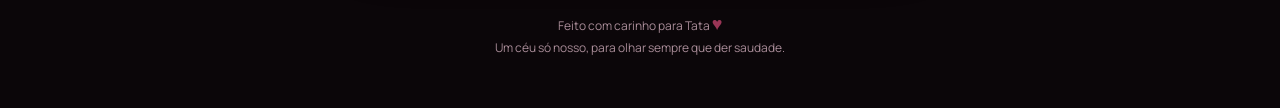
==== commit 323d9aa4: "Musica comeca ao entrar, link para a letra completa e ajuda para ajustar os tempos Co-Authored-By: C" ====
--- a/amizade/index.html
+++ b/amizade/index.html
@@ -145,6 +145,7 @@
   .lyric.on small { color: var(--gold); }
   .lyrics-card.no-trad .lyric small { display: none; }
   .lyrics-foot { margin: 16px 0 0; font-size: 11.5px; color: rgba(255,255,255,.6); }
+  .lyrics-foot a { color: var(--gold); }
 
   .intro-gate { position: fixed; inset: 0; z-index: 100; display: grid; place-items: center; text-align: center; padding: 24px;
     background: radial-gradient(ellipse at 50% 35%, rgba(154,53,86,.5), transparent 55%), var(--black); transition: opacity .7s ease, visibility .7s; }
@@ -152,6 +153,7 @@
   .intro-gate h2 { font-size: clamp(40px, 10vw, 76px); margin: 14px 0 28px; }
   .intro-gate h2 em { color: var(--gold); }
   .intro-gate .button { font-size: 14px; padding: 15px 30px; cursor: pointer; }
+  .intro-gate .button[disabled] { opacity: .55; cursor: default; }
   .music-toggle { position: fixed; right: max(16px, env(safe-area-inset-right, 0px)); bottom: max(16px, env(safe-area-inset-bottom, 0px)); z-index: 50;
     width: 48px; height: 48px; border-radius: 50%; border: 1px solid var(--gold-soft); background: rgba(38,14,28,.9); color: var(--gold); font-size: 18px; cursor: pointer; display: none; place-items: center; }
   .music-toggle.on { display: grid; }
@@ -180,7 +182,7 @@
   <div>
     <div class="eyebrow">Um céu só nosso ✦</div>
     <h2>Para sempre <em>nós.</em></h2>
-    <button class="button" id="enter-btn" type="button">Toque para entrar ♥</button>
+    <button class="button" id="enter-btn" type="button" disabled>Preparando a música…</button>
   </div>
 </div>
 <button class="music-toggle" id="music-toggle" type="button" aria-label="Pausar ou tocar a música">♪</button>
@@ -301,6 +303,7 @@
     const kind = m[1], id = m[2];
     const box = $('player'), gate = $('intro-gate'), tog = $('music-toggle');
     let ctrl = null, wantPlay = false, paused = true;
+    function readyUp() { const b = $('enter-btn'); b.disabled = false; b.textContent = 'Toque para entrar ♥'; }
     const setBtn = () => { tog.textContent = paused ? '♪' : '❚❚'; };
     function plainIframe() {
       if (ctrl || box.querySelector('iframe')) return;
@@ -314,14 +317,16 @@
     window.onSpotifyIframeApiReady = function (IFrameAPI) {
       IFrameAPI.createController(mount, { uri: 'spotify:' + kind + ':' + id, width: '100%', height: 152 }, function (c) {
         ctrl = c;
-        c.addListener('ready', function () { if (wantPlay) c.play(); });
-        c.addListener('playback_update', function (e) { paused = !!(e.data && e.data.isPaused); setBtn(); if (window.syncLyrics) window.syncLyrics(e.data ? e.data.position : 0, !paused); });
+        c.addListener('ready', function () { readyUp(); if (wantPlay) c.play(); });
+        c.addListener('playback_update', function (e) { paused = !!(e.data && e.data.isPaused); setBtn(); if (window.syncLyrics) window.syncLyrics(e.data ? e.data.position : 0, !paused);
+          if (location.hash === '#tempo' && e.data) $('lyrics-foot').textContent = 'tempo: ' + Math.floor(e.data.position / 1000) + 's'; });
       });
     };
     const sc = document.createElement('script');
     sc.src = 'https://open.spotify.com/embed/iframe-api/v1'; sc.async = true; sc.onerror = plainIframe;
     document.body.appendChild(sc);
     setTimeout(plainIframe, 7000);
+    setTimeout(readyUp, 8000);
     document.body.style.overflow = 'hidden';
     $('enter-btn').addEventListener('click', function () {
       gate.classList.add('hide'); document.body.style.overflow = '';
@@ -336,7 +341,7 @@
   (function () {
     const wrap = $('lyrics'), card = $('lyrics-card'), tog = $('trad-toggle');
     $('lyrics-title').textContent = SONG_TITLE;
-    $('lyrics-foot').textContent = 'Trecho de Yellow, de Coldplay.';
+    $('lyrics-foot').innerHTML = 'Trecho de Yellow, de Coldplay. <a href="' + SPOTIFY_URL + '" target="_blank" rel="noopener">Ver a letra completa no Spotify ↗</a>';
     let active = 0, timer = null, synced = false;
     LYRICS.forEach((l, i) => {
       const b = document.createElement('button');
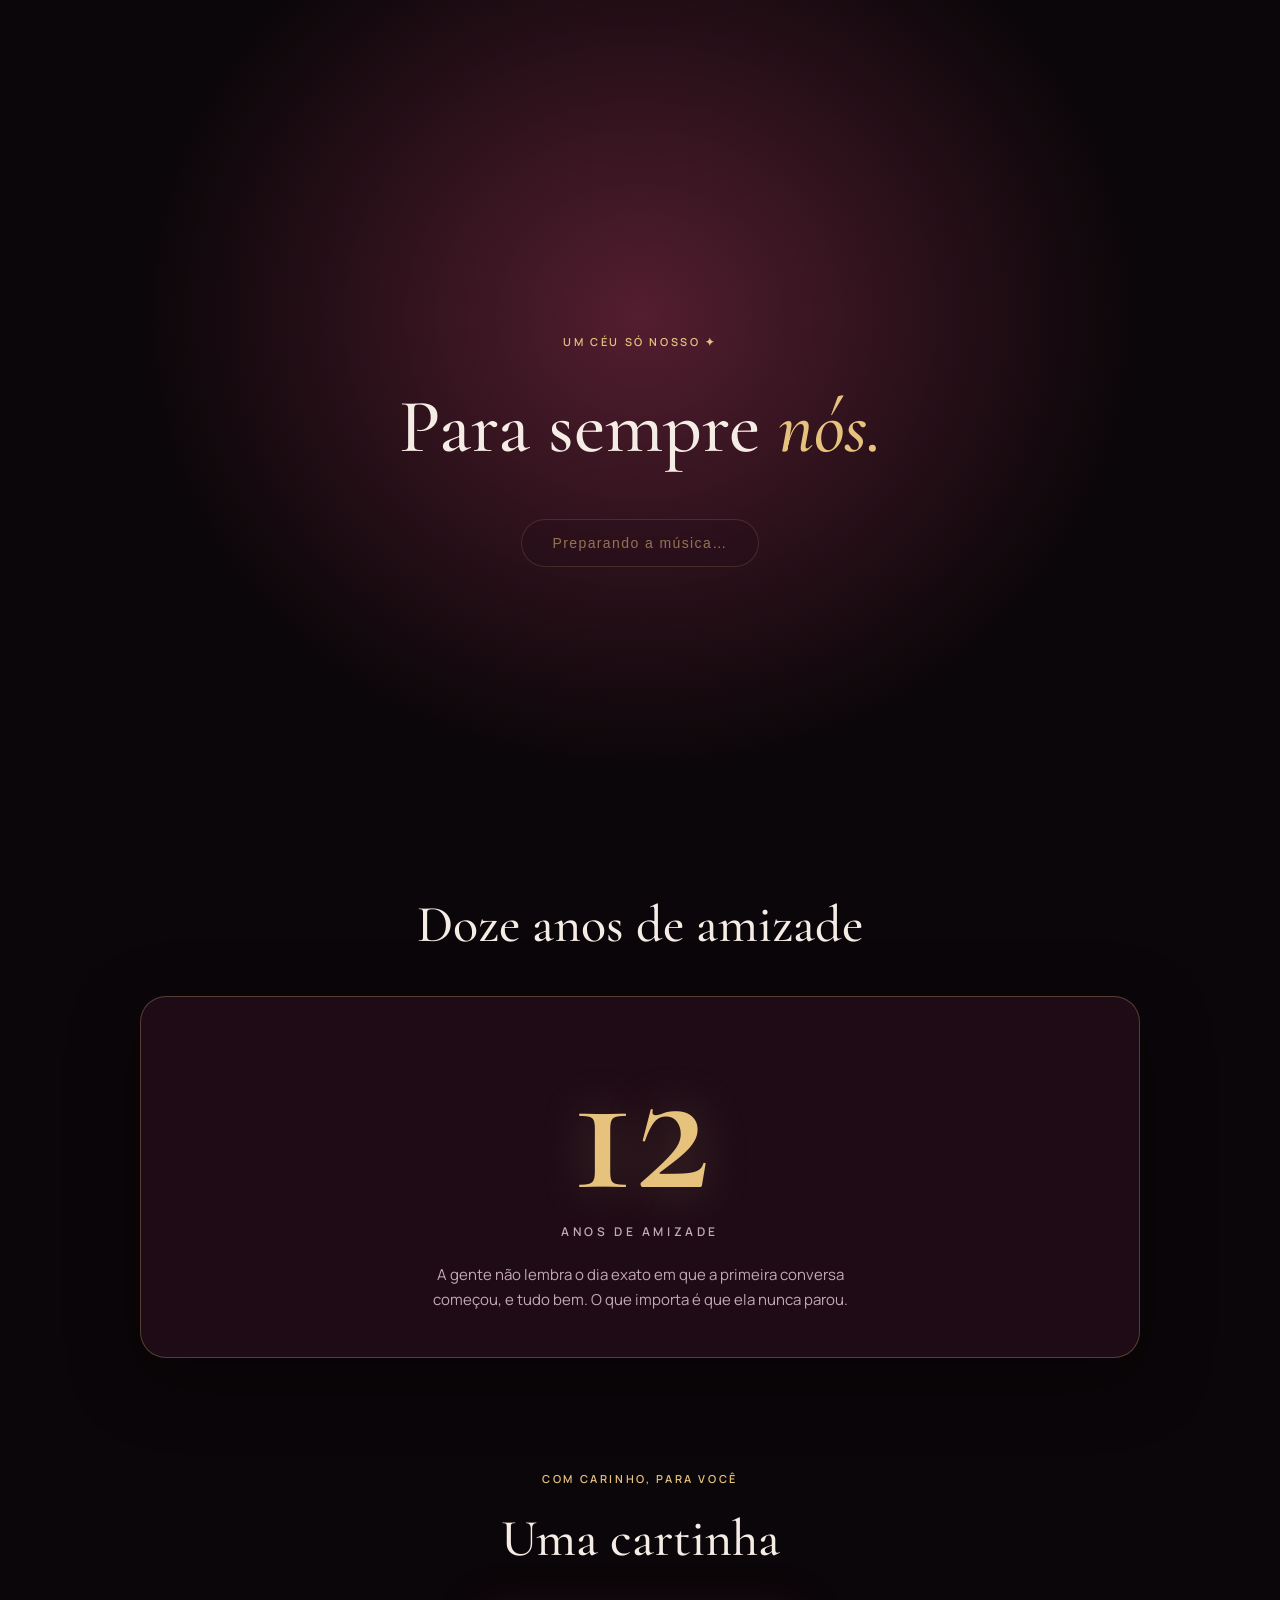
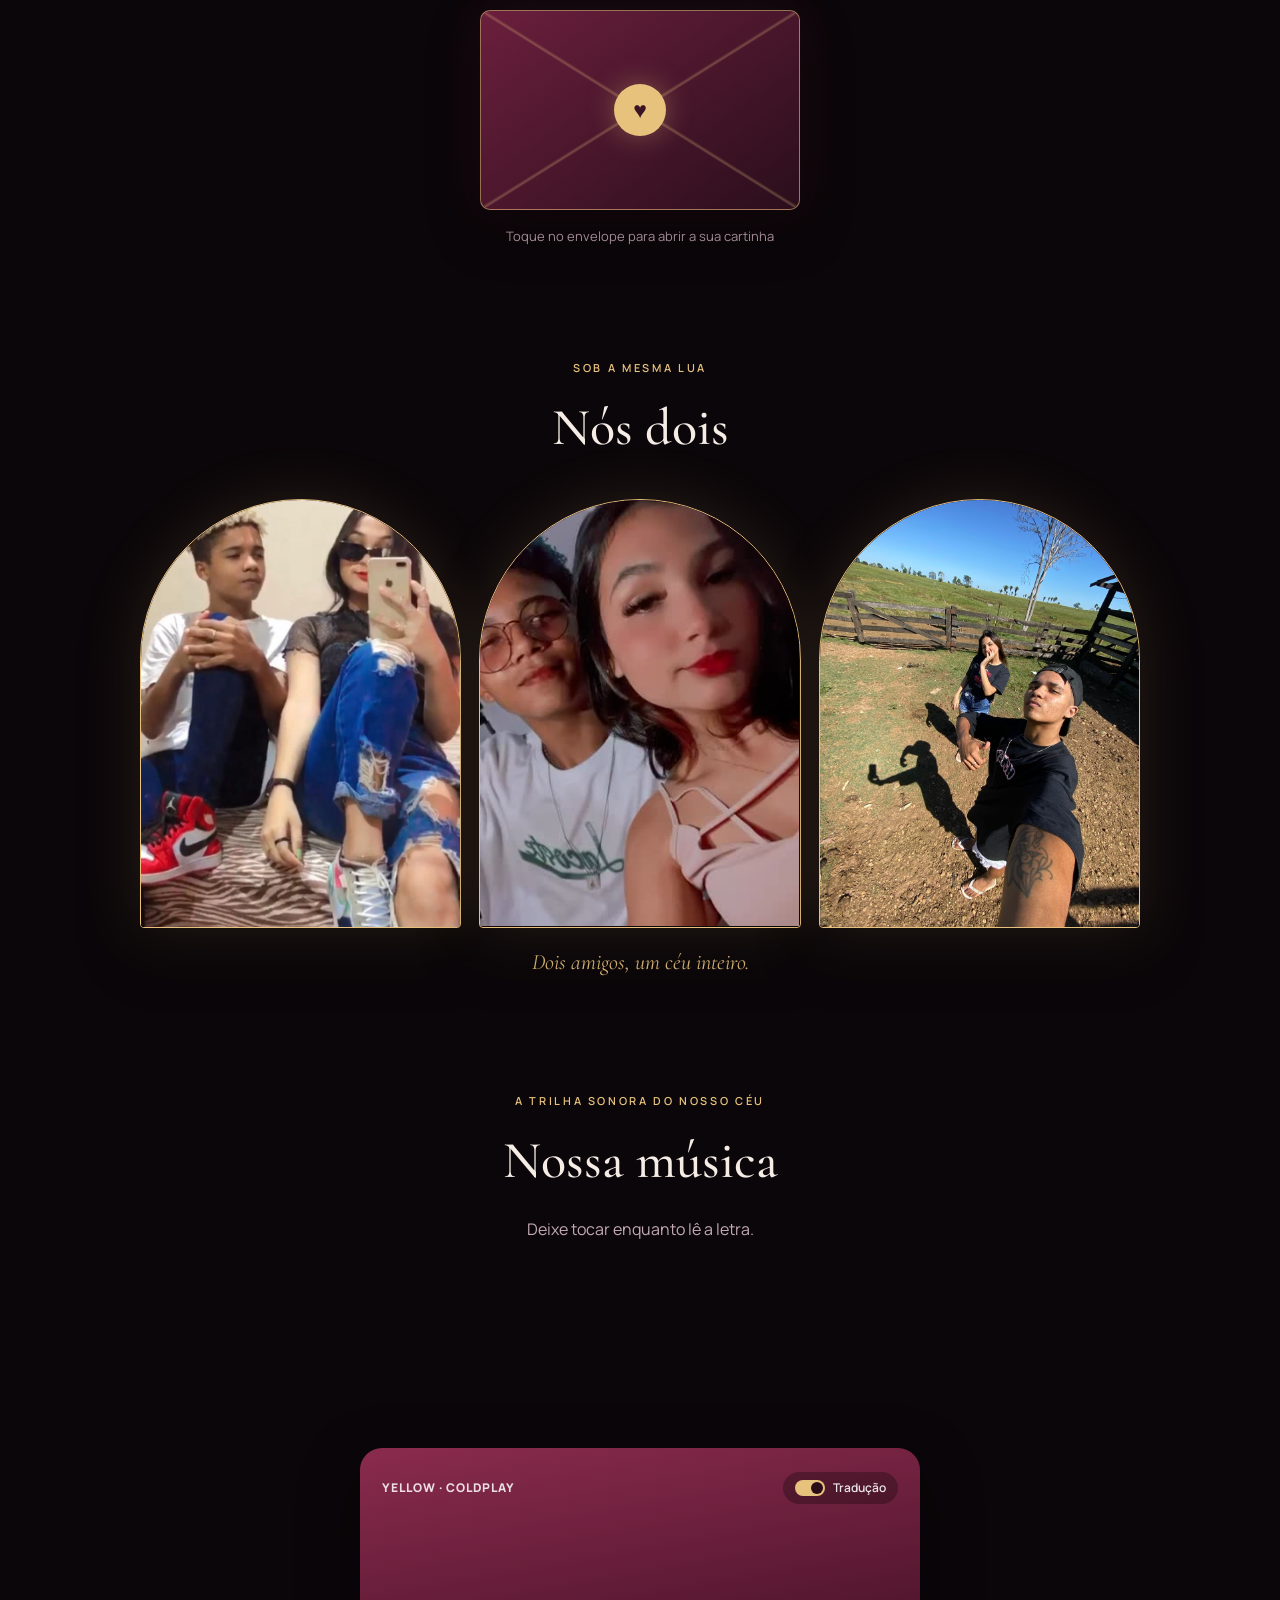
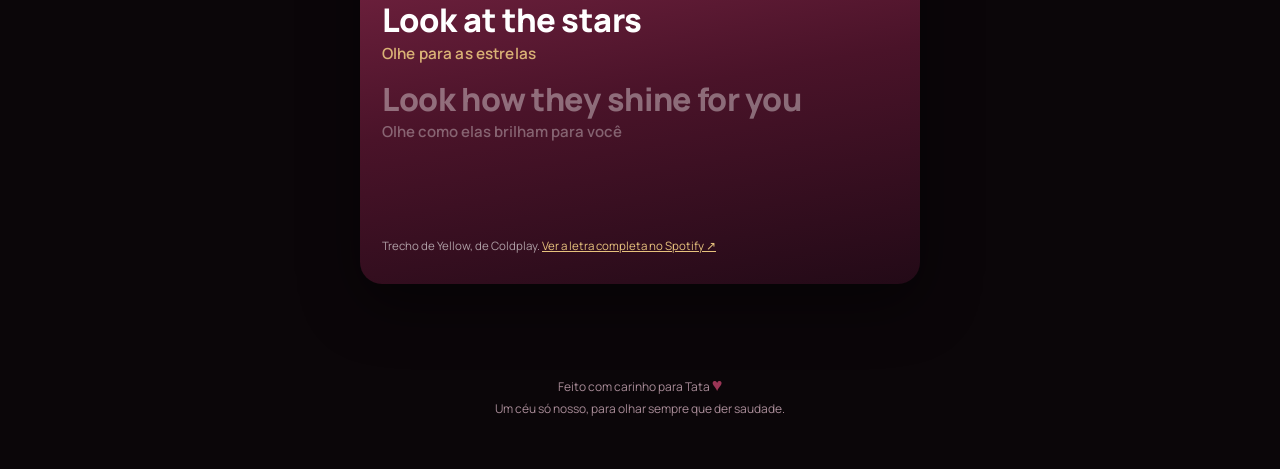
==== commit bfe0c0d1: "Cartinha fechada em um envelope que abre ao tocar Co-Authored-By: Claude Sonnet 5.5 <noreply@anthrop" ====
--- a/amizade/index.html
+++ b/amizade/index.html
@@ -89,6 +89,24 @@
   .date-big { text-align: center; font-family: var(--font-display); font-size: clamp(28px, 5.4vw, 44px); margin: 6px 0 0; }
   .note { text-align: center; color: var(--muted); font-size: 13px; margin: 16px 0 0; }
 
+  /* Envelope */
+  .envelope-area { display: flex; flex-direction: column; align-items: center; gap: 16px; }
+  .envelope {
+    width: min(320px, 84vw); height: 200px; position: relative; border-radius: 10px; cursor: pointer; display: grid; place-items: center;
+    border: 1px solid rgba(231,194,125,.55); background: linear-gradient(145deg, #6b1f3d, #2a0e1c);
+    box-shadow: 0 18px 50px rgba(0,0,0,.45), 0 0 50px rgba(154,53,86,.18); transition: transform .25s ease;
+  }
+  .envelope::before {
+    content: ""; position: absolute; inset: 0; border-radius: 10px;
+    background: linear-gradient(32deg, transparent 49.4%, rgba(231,194,125,.3) 50%, transparent 50.8%), linear-gradient(-32deg, transparent 49.4%, rgba(231,194,125,.3) 50%, transparent 50.8%);
+  }
+  .envelope:hover { transform: translateY(-4px); }
+  .envelope:focus-visible { outline: 2px solid var(--gold); outline-offset: 4px; }
+  .seal { width: 52px; height: 52px; border-radius: 50%; background: var(--gold); color: #3a1424; display: grid; place-items: center; font-size: 23px; z-index: 1; box-shadow: 0 0 28px rgba(231,194,125,.35); animation: seal 3.2s ease-in-out infinite; }
+  @keyframes seal { 0%,100% { transform: scale(1); } 50% { transform: scale(1.08); } }
+  .hint { color: var(--muted); font-size: 13px; text-align: center; }
+  .envelope-area .letter { margin-top: 14px; width: 100%; }
+  .envelope-area .letter.open { animation: rise .8s ease; }
   /* Mensagem */
   .letter { max-width: 680px; margin: 0 auto; }
   .letter p { font-family: var(--font-display); font-size: clamp(19px, 3vw, 23px); line-height: 1.55; color: #f0e0e6; margin: 0 0 16px; }
@@ -169,7 +187,7 @@
     .topbar a { max-width: 130px; text-align: right; line-height: 1.5; }
   }
   @media (prefers-reduced-motion: reduce) {
-    .moon, .moon::after { animation: none; }
+    .moon, .moon::after, .seal { animation: none; }
     .reveal { animation: none; opacity: 1; transform: none; }
     html { scroll-behavior: auto; }
   }
@@ -221,7 +239,12 @@
         <div class="eyebrow">Com carinho, para você</div>
         <h2>Uma cartinha</h2>
       </div>
-      <div class="panel letter">
+      <div class="envelope-area">
+        <div class="envelope" id="envelope" role="button" tabindex="0" aria-expanded="false" aria-controls="letter-content" aria-label="Abrir a cartinha">
+          <div class="seal">♥</div>
+        </div>
+        <div class="hint" id="envelope-hint">Toque no envelope para abrir a sua cartinha</div>
+        <div class="panel letter" id="letter-content" hidden>
         <p class="hi">❤️ Tata, algumas pessoas tornam a vida mais bonita simplesmente por existirem.</p>
         <p>Eu poderia começar dizendo que você é a irmã que eu sempre pedi a Deus, mas isso seria mentira, porque eu nunca ousei sonhar tão alto assim.</p>
         <p>Seu brilho me contagia, seu jeito único de ser me encanta e suas paranoias são simplesmente fora de rota! 😂❤️ Você consegue me surpreender a cada dia, e até as pequenas coisas que fazem você ser quem é tornam nossa amizade tão especial.</p>
@@ -233,6 +256,7 @@
         <p>No fim das contas, não é sobre há quanto tempo conhecemos alguém, mas sobre o espaço que essa pessoa conquista dentro de nós.</p>
         <p class="sign">E você conquistou um espaço que é só seu. Sempre foi você, Tata. E eu espero que a vida ainda nos permita viver muitas histórias juntos. ❤️</p>
       </div>
+      </div>
     </div>
   </section>
 
@@ -295,6 +319,20 @@
   /* ======================== */
 
   const $ = (id) => document.getElementById(id);
+
+  // Cartinha: começa fechada e abre ao tocar no envelope
+  (function () {
+    const env = $('envelope'), letter = $('letter-content'), hint = $('envelope-hint');
+    function toggle() {
+      const open = letter.hidden;
+      letter.hidden = !open; letter.classList.toggle('open', open);
+      env.setAttribute('aria-expanded', String(open));
+      hint.textContent = open ? 'Toque no envelope para fechar' : 'Toque no envelope para abrir a sua cartinha';
+      if (open) letter.scrollIntoView({ behavior: 'smooth', block: 'start' });
+    }
+    env.addEventListener('click', toggle);
+    env.addEventListener('keydown', function (e) { if (e.key === 'Enter' || e.key === ' ') { e.preventDefault(); toggle(); } });
+  })();
 
   // Player do Spotify, iniciado pelo toque de entrada
   (function () {
